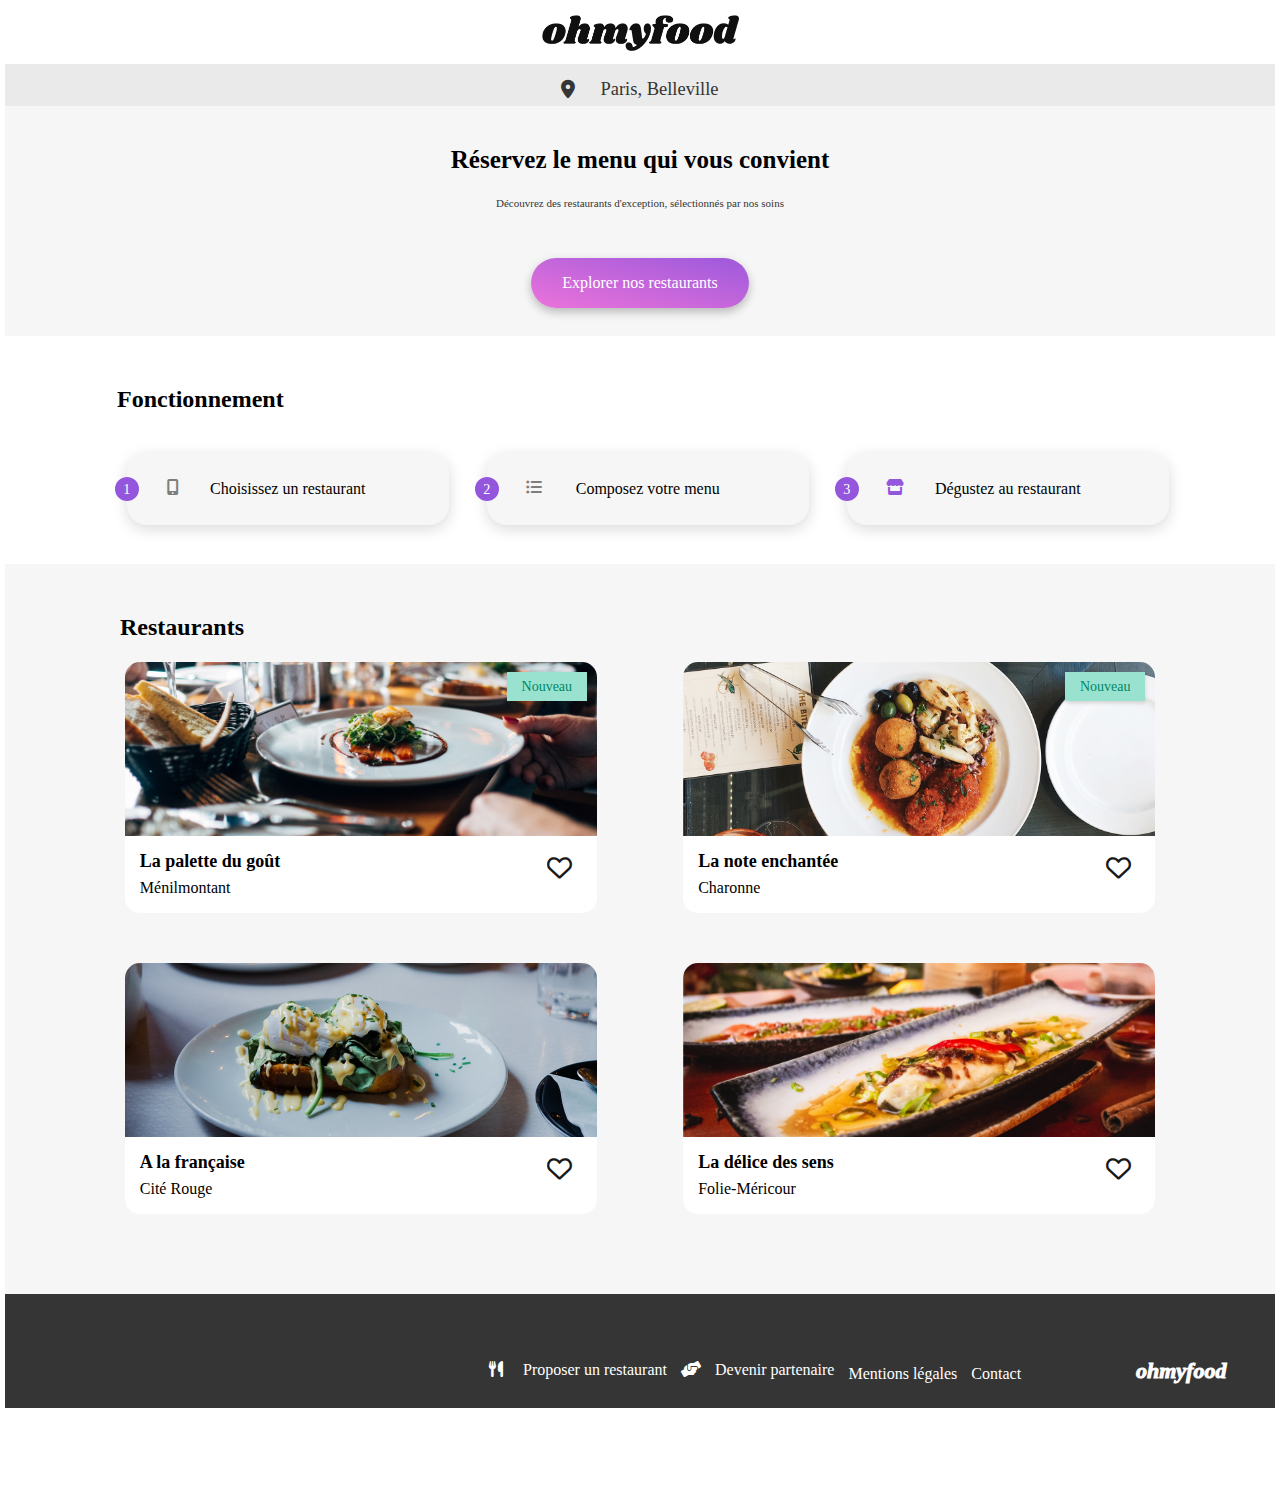
==== restaurant/index.html @ 1f7837ab "Création des fichiers HTML, CSS, SASS du projet 4 et écriture de leur code" ====
<!DOCTYPE html>
<html lang="en">
<head>
	<meta charset="UTF-8">
	<meta name="viewport" content="width=device-width, initial-scale=1.0">
	<title>Homepage</title>
	<link rel="stylesheet" href="https://cdnjs.cloudflare.com/ajax/libs/font-awesome/6.0.0-beta3/css/all.min.css">
	<link rel="stylesheet" href="/sass/index.scss/style.css">
</head>
	<body>
		<div class="container">
			<header class="headers">
				<div class="log">
					<img class="log__logo" src="/images/logo/ohmyfood.png" alt="">
				</div>
			</header>
			<main>
				<p class="location">
					<i class="fa-solid fa-location-dot"></i>
					Paris, Belleville
				</p>
				<div class="titre">
					<h1 class="titre__page">Réservez le menu qui vous convient</h1>
					<p class="titre__p">Découvrez des restaurants d'exception, sélectionnés par nos soins</p>
					<a href="#button-explorer"><button class="titre__button">Explorer nos restaurants</button></a>
				</div>
				<div class="list">
					<h2 class="list__titre">Fonctionnement</h2>
					<ul class="list__items">
						<li class="list__items--listItem">
							<button>
								<span>1</span>
								<i class="fa-solid fa-mobile-screen-button"></i>
								Choisissez un restaurant
							</button>
						</li>
						<li class="list__items--listItem">
							<button>
								<span>2</span>
								<i class="fa-solid fa-list-ul"></i>
								Composez votre menu
							</button>
						</li>
						<li class="list__items--listItem">
							<button>
								<span>3</span>
								<i class="fa-solid fa-store"></i>
								Dégustez au restaurant
							</button>
						</li>
					</ul>
				</div>
				<section class="cards">
					<h2 id="button-explorer">Restaurants</h2>
					<div>
						<a href="/restaurant/page1.html">
							<article>
								<img src="/images/restaurants/jay-wennington-N_Y88TWmGwA-unsplash.jpg" alt="">
								<div>Nouveau</div>
								<h3>La palette du goût</h3>
								<p>Ménilmontant</p>
								<input type="checkbox" class="checkbox-1" id="checkbox-1">
								<label for="checkbox-1" class="label-1">
									<i class="fa-regular fa-heart heart-1"></i>
								</label>
							</article>
						</a>
						<a href="/restaurant/page2.html">
							<article>
								<img src="/images/restaurants/stil-u2Lp8tXIcjw-unsplash.jpg" alt="">
								<div>Nouveau</div>
								<h3>La note enchantée</h3>
								<p>Charonne</p>
								<input type="checkbox" class="checkbox-2" id="checkbox-2">
								<label for="checkbox-2" class="label-2">
									<i class="fa-regular fa-heart heart-2"></i>
								</label>
							</article>
						</a>
						<a href="/restaurant/page3.html">
							<article>
								<img src="/images/restaurants/toa-heftiba-DQKerTsQwi0-unsplash.jpg" alt="">
								<h3>A la française</h3>
								<p>Cité Rouge</p>
								<input type="checkbox" class="checkbox-3" id="checkbox-3">
								<label for="checkbox-3" class="label-3">
									<i class="fa-regular fa-heart heart-3"></i>
								</label>
							</article>
						</a>
						<a href="/restaurant/page4.html">
							<article>
								<img src="/images/restaurants/louis-hansel-shotsoflouis-qNBGVyOCY8Q-unsplash.jpg" alt="">
								<h3>La délice des sens</h3>
								<p>Folie-Méricour</p>
								<input type="checkbox" class="checkbox-4" id="checkbox-4">
								<label for="checkbox-4" class="label-4">
									<i class="fa-regular fa-heart heart-4"></i>
								</label>
							</article>
						</a>
					</div>
				</section>
				<footer>
					<h2>ohmyfood</h2>
					<div>
						<p class="icon-restaurant">
							<i class="fa-solid fa-utensils"></i>
							Proposer un restaurant
						</p>
						<p class="icon-restaurant-2">
							<i class="fa-solid fa-handshake-angle"></i>
							Devenir partenaire
						</p>
						<p>Mentions légales</p>
						<p>Contact</p>
					</div>
				</footer>
			</main>
		</div>
	</body>
</html>
---- sass/index.scss/style.css ----
* {
  font-family: Roboto;
}

body {
  display: flex;
  flex-direction: column;
  justify-content: center;
}
@media (min-width: 1024px) {
  body {
    margin: 0;
  }
}

.container {
  display: flex;
  flex-direction: column;
  justify-content: center;
  align-items: center;
  width: 100%;
  height: auto;
  padding: 0 20px;
  box-sizing: border-box;
}
@media (min-width: 1024px) {
  .container {
    margin: 0;
  }
}

.headers {
  width: 375px;
  height: 63px;
}
@media (min-width: 1024px) {
  .headers {
    width: 1270px;
  }
}

.log {
  display: flex;
  flex-direction: column;
  align-items: center;
}
.log__logo {
  width: 197px;
  height: 36px;
  padding-top: 15px;
}

.location {
  display: flex;
  align-items: center;
  justify-content: center;
  box-shadow: 0px 4px 4px 0px rgba(0, 0, 0, 0.25), 0px 4px 4px rgba(0, 0, 0, 0.1) inset;
  margin-bottom: -8px;
  margin-top: 1px;
  width: 375px;
  height: 50px;
  background: rgb(234, 234, 234);
  font-size: 18.5px;
  color: rgb(53, 53, 53);
}
.location i {
  padding-right: 25px;
  color: rgb(53, 53, 53);
}
@media (min-width: 1024px) {
  .location {
    width: 1270px;
    box-shadow: none;
  }
}

.titre {
  display: flex;
  flex-direction: column;
  align-items: center;
  background-color: rgb(246, 246, 246);
  margin-top: 11px;
  width: 375px;
  height: 300px;
}
@media (min-width: 1024px) {
  .titre {
    width: 1270px;
    margin-top: 0;
    height: 230px;
  }
}
.titre__page {
  width: 275px;
  height: 68px;
  font-size: 25px;
  margin-top: 40px;
  display: flex;
  justify-content: center;
  text-align: center;
}
@media (min-width: 1024px) {
  .titre__page {
    text-wrap: nowrap;
  }
}
.titre__p {
  display: flex;
  justify-content: center;
  align-items: center;
  width: 315px;
  height: 46px;
  color: rgb(53, 53, 53);
  font-size: 18px;
  line-height: 21.09px;
  text-align: center;
  margin-top: -10px;
}
@media (min-width: 1024px) {
  .titre__p {
    text-wrap: nowrap;
    font-size: 11px;
    margin-top: -50px;
  }
}
.titre__button {
  width: 218px;
  height: 50px;
  background: linear-gradient(193.33deg, #9356DC -11.44%, #FF79DA 123.93%);
  color: rgb(255, 255, 255);
  box-shadow: 0px 4px 10px 0px rgba(0, 0, 0, 0.25);
  border: none;
  border-radius: 30px;
  font-size: 16px;
  margin-top: 20px;
  cursor: pointer;
  transition: opacity 0.3s, transform 0.3s;
}
.titre__button:hover {
  opacity: 0.9;
  transform: scaleX(1.01);
}

.list {
  display: flex;
  flex-direction: column;
  width: 375px;
  height: 440px;
}
@media (min-width: 1024px) {
  .list {
    width: 1270px;
    height: 228.38px;
  }
}
.list__titre {
  width: 275px;
  height: 31px;
  margin-top: 50px;
  margin-left: 20px;
  font-size: 24px;
  font-weight: bold;
}
@media (min-width: 1024px) {
  .list__titre {
    margin-left: 112px;
  }
}
.list__items {
  display: flex;
  flex-direction: column;
  gap: 25px;
}
@media (min-width: 1024px) {
  .list__items {
    display: flex;
    flex-direction: row;
    align-items: center;
    justify-content: center;
  }
}
.list__items--listItem {
  width: 335px;
  height: 72.38px;
  list-style-type: none;
}
.list__items--listItem button {
  cursor: pointer !important;
  display: flex;
  align-items: center;
  justify-content: center;
  position: relative;
  width: 322.49px;
  height: 72.38px;
  border: none;
  border-radius: 20px 20px 20px 20px;
  background: rgb(246, 246, 246);
  box-shadow: 0px 4px 15px 0px rgba(0, 0, 0, 0.15);
  margin-left: -6px;
  font-size: 16px;
  font-weight: 500;
}
.list__items--listItem button span {
  display: flex;
  justify-content: center;
  align-items: center;
  position: absolute;
  width: 24px;
  height: 24px;
  background: rgb(147, 86, 220);
  font-size: 14.18px;
  font-weight: 500;
  border: none;
  border-radius: 50%;
  margin-right: 322px;
  color: white;
}
.list__items--listItem button i {
  position: absolute;
  margin-right: 230px;
  width: 13.02px;
  height: 19.9px;
  color: rgb(126, 126, 126);
}
.list__items--listItem button .fa-store {
  color: rgb(147, 86, 220);
}

.cards {
  display: flex;
  flex-direction: column;
  align-items: center;
  gap: 20px;
  width: 375px;
  height: 1170px;
  background: rgb(246, 246, 246);
}
@media (min-width: 1024px) {
  .cards {
    width: 1270px;
    height: 730px;
  }
}
.cards h2 {
  width: 275px;
  height: 48px;
  font-size: 24px;
  font-weight: bold;
  margin-top: 50px;
  margin-left: -60px;
  margin-bottom: -20px;
}
@media (min-width: 1024px) {
  .cards h2 {
    width: 170px;
    margin-left: -870px;
  }
}
@media (min-width: 1024px) {
  .cards div {
    width: 1080px;
    height: 602px;
    gap: 100px;
    display: flex;
    flex-direction: row;
    justify-content: center;
    flex-wrap: wrap;
    gap: 8%;
  }
}
.cards div a {
  text-decoration: none;
  color: inherit;
}
.cards div a article {
  display: flex;
  flex-direction: column;
  width: 340px;
  height: 251px;
  border-radius: 15px;
  background-color: white;
  overflow: hidden;
  margin-bottom: 20px;
}
@media (min-width: 1024px) {
  .cards div a article {
    width: 472px;
    height: 251px;
  }
}
.cards div a article img {
  position: relative;
  width: 340px;
  height: 231px;
  -webkit-clip-path: inset(55px 0 0 0);
          clip-path: inset(55px 0 0 0);
  border-radius: 15px 15px 0 0;
  margin-top: -57px;
  -o-object-fit: cover;
     object-fit: cover;
}
@media (min-width: 1024px) {
  .cards div a article img {
    width: 492px;
  }
}
.cards div a article div {
  position: absolute;
  display: flex;
  align-items: center;
  justify-content: center;
  align-self: flex-end;
  margin-top: 10px;
  margin-right: 10px;
  width: 80px;
  height: 29px;
  background: rgb(153, 226, 208);
  box-shadow: 0px 2px 4px 0px rgba(0, 0, 0, 0.15);
  font-size: 14px;
  font-weight: 500;
  color: rgb(0, 135, 102);
}
.cards div a article h3 {
  width: 267px;
  height: 20px;
  font-size: 18px;
  font-weight: bold;
  margin-left: 15px;
  margin-top: 15px;
}
.cards div a article p {
  width: 247px;
  height: 24px;
  font-size: 16px;
  margin-left: 15px;
  margin-top: -10px;
}
.cards div a article .checkbox-1 {
  margin-top: -40px;
  display: none;
}
.cards div a article .label-1 {
  cursor: pointer;
  width: 23px;
  height: 20px;
  margin-top: -61px;
  margin-left: 285px;
}
.cards div a article .heart-1 {
  display: flex;
  align-self: flex-end;
  align-items: center;
  justify-content: center;
  margin-top: -3px;
  margin-right: 2px;
  font-size: 25px;
  opacity: 0.9;
  color: black;
  background-color: transparent;
  --webkit-text-stroke: 1px black;
  transition: all 0.3s ease;
}
@media (min-width: 1024px) {
  .cards div a article .heart-1 {
    margin-left: 150px;
  }
}
.cards div a article .checkbox-1:checked ~ .label-1 .heart-1 {
  color: #9356DC;
  font-weight: 900;
}
.cards div a article .checkbox-2 {
  margin-top: -40px;
  display: none;
}
.cards div a article .label-2 {
  cursor: pointer;
  width: 23px;
  height: 20px;
  margin-top: -61px;
  margin-left: 285px;
}
.cards div a article .heart-2 {
  display: flex;
  align-self: flex-end;
  align-items: center;
  justify-content: center;
  margin-top: -3px;
  margin-right: 2px;
  font-size: 25px;
  opacity: 0.9;
  color: black;
  background-color: transparent;
  --webkit-text-stroke: 1px black;
  transition: all 0.3s ease;
}
@media (min-width: 1024px) {
  .cards div a article .heart-2 {
    margin-left: 150px;
  }
}
.cards div a article .checkbox-2:checked ~ .label-2 .heart-2 {
  color: #9356DC;
  font-weight: 900;
}
.cards div a article .checkbox-3 {
  margin-top: -40px;
  display: none;
}
.cards div a article .label-3 {
  cursor: pointer;
  width: 23px;
  height: 20px;
  margin-top: -61px;
  margin-left: 285px;
}
.cards div a article .heart-3 {
  display: flex;
  align-self: flex-end;
  align-items: center;
  justify-content: center;
  margin-top: -3px;
  margin-right: 2px;
  font-size: 25px;
  opacity: 0.9;
  color: black;
  background-color: transparent;
  --webkit-text-stroke: 1px black;
  transition: all 0.3s ease;
}
@media (min-width: 1024px) {
  .cards div a article .heart-3 {
    margin-left: 150px;
  }
}
.cards div a article .checkbox-3:checked ~ .label-3 .heart-3 {
  color: #9356DC;
  font-weight: 900;
}
.cards div a article .checkbox-4 {
  margin-top: -40px;
  display: none;
}
.cards div a article .label-4 {
  cursor: pointer;
  width: 23px;
  height: 20px;
  margin-top: -61px;
  margin-left: 285px;
}
.cards div a article .heart-4 {
  display: flex;
  align-self: flex-end;
  align-items: center;
  justify-content: center;
  margin-top: -3px;
  margin-right: 2px;
  font-size: 25px;
  opacity: 0.9;
  color: black;
  background-color: transparent;
  --webkit-text-stroke: 1px black;
  transition: all 0.3s ease;
}
@media (min-width: 1024px) {
  .cards div a article .heart-4 {
    margin-left: 150px;
  }
}
.cards div a article .checkbox-4:checked ~ .label-4 .heart-4 {
  color: #9356DC;
  font-weight: 900;
}

footer {
  width: 375px;
  height: 207px;
  background: rgb(53, 53, 53);
}
@media (min-width: 1024px) {
  footer {
    display: flex;
    flex-direction: row;
    width: 1270px;
    height: 114px;
    position: relative;
  }
}
footer h2 {
  color: white;
  width: 139px;
  height: 27px;
  font-family: Shrikhand;
  font-size: 22px;
  font-style: italic;
  margin-top: 0;
  padding-top: 20px;
  padding-left: 15px;
  padding-bottom: 20px;
  font-weight: bold;
  -webkit-text-stroke: 1px;
}
@media (min-width: 1024px) {
  footer h2 {
    margin-left: 150px;
    position: absolute;
    right: 0;
    bottom: -15px;
  }
}
footer div {
  width: 205px;
  height: 115px;
  margin-top: -18px;
}
@media (min-width: 1024px) {
  footer div {
    display: flex;
    flex-direction: row;
    margin-top: 77px;
    margin-left: 470px;
  }
}
footer div p {
  display: flex;
  flex-direction: column;
  justify-content: center;
  padding-left: 14px;
  width: 290px;
  height: 25px;
  color: white;
  margin-top: -10px;
  white-space: nowrap;
}
footer div .icon-restaurant {
  display: flex;
  flex-direction: row;
  width: 200px;
}
footer div .icon-restaurant i {
  margin-right: 23px;
  width: 11px;
  height: 13px;
}
footer div .icon-restaurant-2 {
  display: flex;
  flex-direction: row;
  width: 165px;
}
footer div .icon-restaurant-2 i {
  margin-right: 23px;
  width: 11px;
  height: 13px;
}/*# sourceMappingURL=style.css.map */
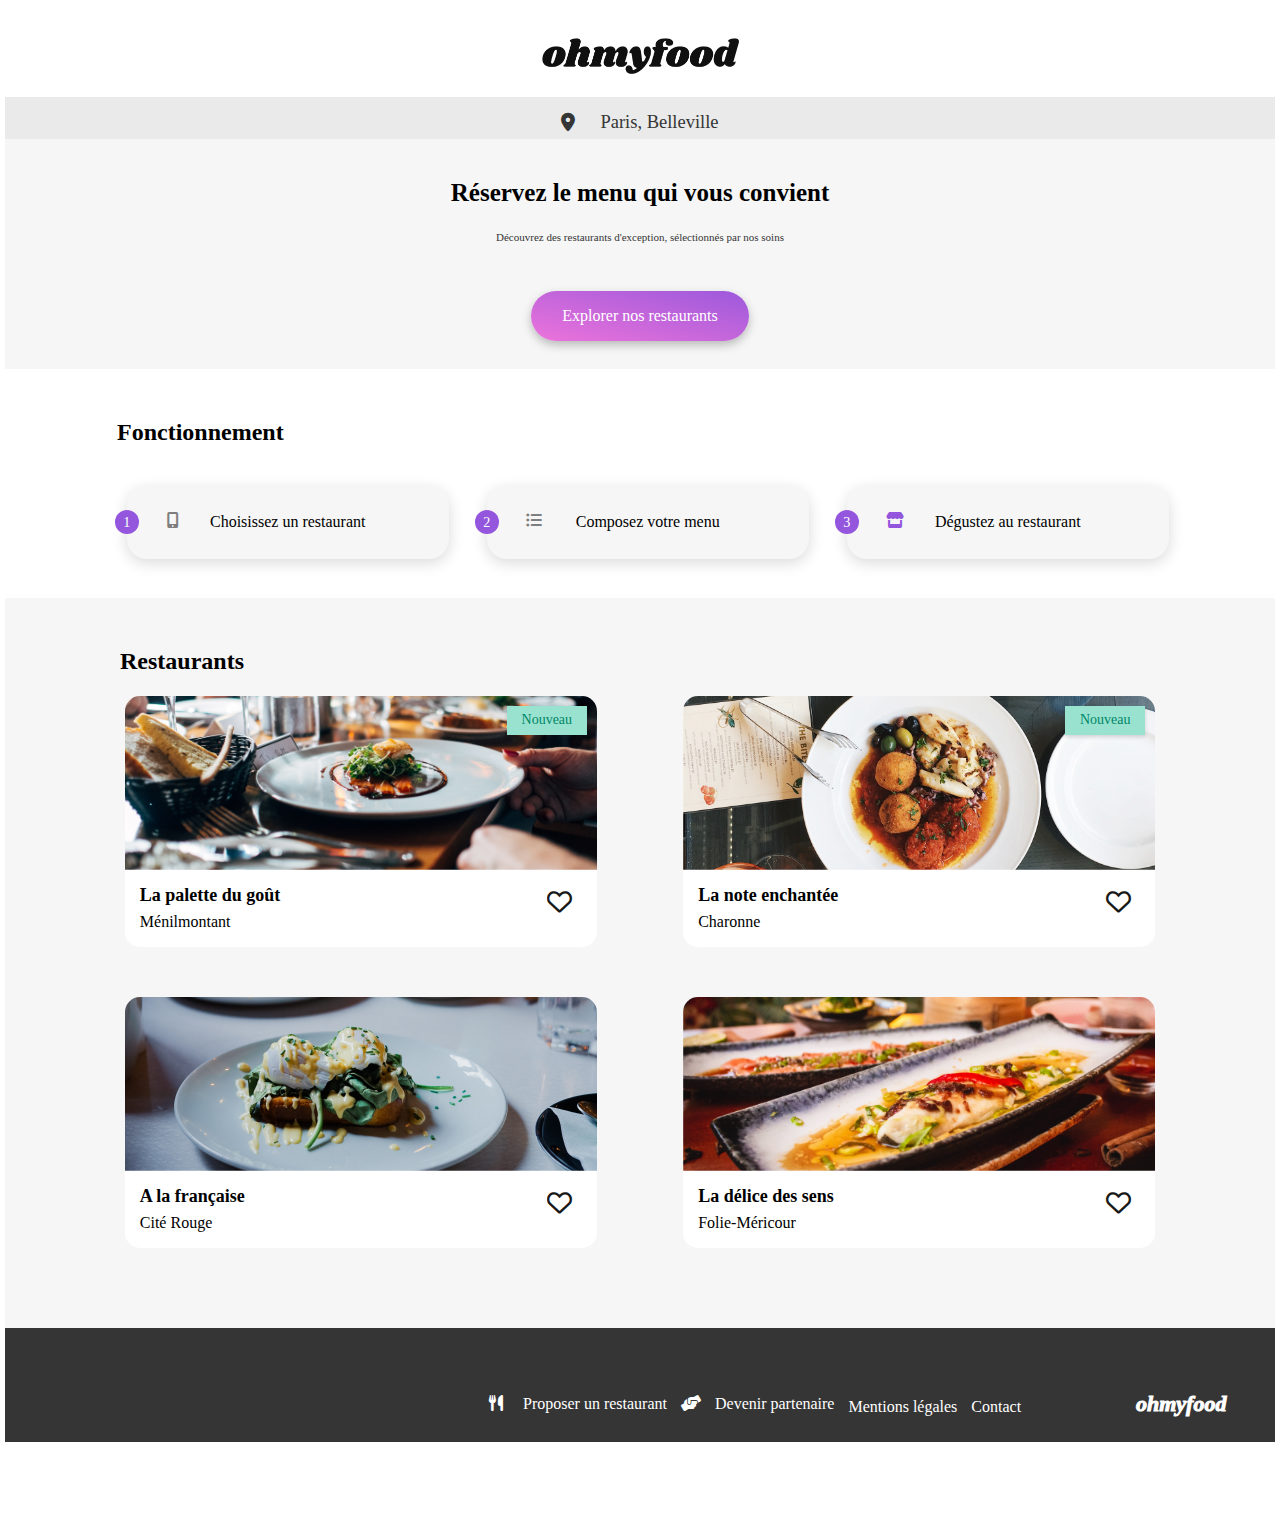
==== commit db3b11d1: "Diviser les codes de la page-1 entre les fichiers Sass." ====
--- a/restaurant/index.html
+++ b/restaurant/index.html
@@ -5,7 +5,7 @@
 	<meta name="viewport" content="width=device-width, initial-scale=1.0">
 	<title>Homepage</title>
 	<link rel="stylesheet" href="https://cdnjs.cloudflare.com/ajax/libs/font-awesome/6.0.0-beta3/css/all.min.css">
-	<link rel="stylesheet" href="/sass/index.scss/style.css">
+	<link rel="stylesheet" href="/sass/main.css">
 </head>
 	<body>
 		<div class="container">
@@ -16,7 +16,7 @@
 			</header>
 			<main>
 				<p class="location">
-					<i class="fa-solid fa-location-dot"></i>
+					<i class="fa-solid fa-location-dot location-icon"></i>
 					Paris, Belleville
 				</p>
 				<div class="titre">
@@ -28,21 +28,21 @@
 					<h2 class="list__titre">Fonctionnement</h2>
 					<ul class="list__items">
 						<li class="list__items--listItem">
-							<button>
+							<button class="button-listItam">
 								<span>1</span>
 								<i class="fa-solid fa-mobile-screen-button"></i>
 								Choisissez un restaurant
 							</button>
 						</li>
 						<li class="list__items--listItem">
-							<button>
+							<button class="button-listItam">
 								<span>2</span>
 								<i class="fa-solid fa-list-ul"></i>
 								Composez votre menu
 							</button>
 						</li>
 						<li class="list__items--listItem">
-							<button>
+							<button class="button-listItam">
 								<span>3</span>
 								<i class="fa-solid fa-store"></i>
 								Dégustez au restaurant
@@ -51,11 +51,11 @@
 					</ul>
 				</div>
 				<section class="cards">
-					<h2 id="button-explorer">Restaurants</h2>
+					<h2 class="cards-titre" id="button-explorer">Restaurants</h2>
 					<div>
 						<a href="/restaurant/page1.html">
-							<article>
-								<img src="/images/restaurants/jay-wennington-N_Y88TWmGwA-unsplash.jpg" alt="">
+							<article class="cards-article">
+								<img class="image" src="/images/restaurants/jay-wennington-N_Y88TWmGwA-unsplash.jpg" alt="">
 								<div>Nouveau</div>
 								<h3>La palette du goût</h3>
 								<p>Ménilmontant</p>
@@ -66,44 +66,44 @@
 							</article>
 						</a>
 						<a href="/restaurant/page2.html">
-							<article>
-								<img src="/images/restaurants/stil-u2Lp8tXIcjw-unsplash.jpg" alt="">
+							<article class="cards-article">
+								<img class="image" src="/images/restaurants/stil-u2Lp8tXIcjw-unsplash.jpg" alt="">
 								<div>Nouveau</div>
 								<h3>La note enchantée</h3>
 								<p>Charonne</p>
-								<input type="checkbox" class="checkbox-2" id="checkbox-2">
-								<label for="checkbox-2" class="label-2">
-									<i class="fa-regular fa-heart heart-2"></i>
+								<input type="checkbox" class="checkbox-1" id="checkbox-2">
+								<label for="checkbox-2" class="label-1">
+									<i class="fa-regular fa-heart heart-1"></i>
 								</label>
 							</article>
 						</a>
 						<a href="/restaurant/page3.html">
-							<article>
-								<img src="/images/restaurants/toa-heftiba-DQKerTsQwi0-unsplash.jpg" alt="">
+							<article class="cards-article">
+								<img class="image" src="/images/restaurants/toa-heftiba-DQKerTsQwi0-unsplash.jpg" alt="">
 								<h3>A la française</h3>
 								<p>Cité Rouge</p>
-								<input type="checkbox" class="checkbox-3" id="checkbox-3">
-								<label for="checkbox-3" class="label-3">
-									<i class="fa-regular fa-heart heart-3"></i>
+								<input type="checkbox" class="checkbox-1" id="checkbox-3">
+								<label for="checkbox-3" class="label-1">
+									<i class="fa-regular fa-heart heart-1"></i>
 								</label>
 							</article>
 						</a>
 						<a href="/restaurant/page4.html">
-							<article>
-								<img src="/images/restaurants/louis-hansel-shotsoflouis-qNBGVyOCY8Q-unsplash.jpg" alt="">
+							<article class="cards-article">
+								<img class="image" src="/images/restaurants/louis-hansel-shotsoflouis-qNBGVyOCY8Q-unsplash.jpg" alt="">
 								<h3>La délice des sens</h3>
 								<p>Folie-Méricour</p>
-								<input type="checkbox" class="checkbox-4" id="checkbox-4">
-								<label for="checkbox-4" class="label-4">
-									<i class="fa-regular fa-heart heart-4"></i>
+								<input type="checkbox" class="checkbox-1" id="checkbox-4">
+								<label for="checkbox-4" class="label-1">
+									<i class="fa-regular fa-heart heart-1"></i>
 								</label>
 							</article>
 						</a>
 					</div>
 				</section>
-				<footer>
-					<h2>ohmyfood</h2>
-					<div>
+				<footer class="footer">
+					<h2 class="footer-titre">ohmyfood</h2>
+					<div class="footer-box">
 						<p class="icon-restaurant">
 							<i class="fa-solid fa-utensils"></i>
 							Proposer un restaurant
--- a/sass/main.css
+++ b/sass/main.css
@@ -0,0 +1,906 @@
+@keyframes slideIn {
+  from {
+    width: 0;
+    opacity: 0;
+  }
+  to {
+    width: 17%;
+    opacity: 1;
+  }
+}
+@keyframes movePrice {
+  from {
+    transform: translateX(0);
+  }
+  to {
+    transform: translateX(-40%);
+  }
+}
+.titre__button {
+  width: 218px;
+  height: 50px;
+  background: linear-gradient(193.33deg, #9356DC -11.44%, #FF79DA 123.93%);
+  color: rgb(255, 255, 255);
+  box-shadow: 0px 4px 10px 0px rgba(0, 0, 0, 0.25);
+  border: none;
+  border-radius: 30px;
+  font-size: 16px;
+  margin-top: 20px;
+  cursor: pointer;
+  transition: opacity 0.3s, transform 0.3s;
+}
+
+.titre__button:hover {
+  opacity: 0.9;
+  transform: scaleX(1.01);
+}
+
+.button-listItam {
+  cursor: pointer !important;
+  display: flex;
+  align-items: center;
+  justify-content: center;
+  position: relative;
+  width: 322.49px;
+  height: 72.38px;
+  border: none;
+  border-radius: 20px 20px 20px 20px;
+  background: rgb(246, 246, 246);
+  box-shadow: 0px 4px 15px 0px rgba(0, 0, 0, 0.15);
+  margin-left: -6px;
+  font-size: 16px;
+  font-weight: 500;
+}
+.button-listItam span {
+  display: flex;
+  justify-content: center;
+  align-items: center;
+  position: absolute;
+  width: 24px;
+  height: 24px;
+  background: rgb(147, 86, 220);
+  font-size: 14.18px;
+  font-weight: 500;
+  border: none;
+  border-radius: 50%;
+  margin-right: 322px;
+  color: white;
+}
+.button-listItam i {
+  position: absolute;
+  margin-right: 230px;
+  width: 13.02px;
+  height: 19.9px;
+  color: rgb(126, 126, 126);
+}
+.button-listItam .fa-store {
+  color: rgb(147, 86, 220);
+}
+
+.button-pages {
+  width: 186px;
+  height: 50px;
+  background: linear-gradient(193.33deg, #9356DC -11.44%, #FF79DA 123.93%);
+  color: white;
+  border: none;
+  font-family: Roboto;
+  font-size: 16px;
+  font-weight: 500;
+  box-shadow: 0px 4px 10px 0px rgba(0, 0, 0, 0.25);
+  border-radius: 25px;
+  transition: opacity 0.3s, transform 0.3s;
+  cursor: pointer;
+}
+@media (min-width: 1024px) {
+  .button-pages {
+    margin-top: 10px;
+  }
+}
+
+.button-pages:hover {
+  opacity: 0.9;
+  transform: scaleX(1.01);
+}
+
+* {
+  font-family: Roboto;
+}
+
+body {
+  display: flex;
+  flex-direction: column;
+  justify-content: center;
+}
+@media (min-width: 1024px) {
+  body {
+    margin: 0;
+  }
+}
+
+.container {
+  display: flex;
+  flex-direction: column;
+  justify-content: center;
+  align-items: center;
+  width: 100%;
+  height: auto;
+  padding: 0 20px;
+  box-sizing: border-box;
+}
+@media (min-width: 1024px) {
+  .container {
+    margin: 0;
+  }
+}
+
+.headers {
+  display: flex;
+  align-items: center;
+  justify-content: center;
+  width: 375px;
+  height: 63px;
+}
+@media (min-width: 1024px) {
+  .headers {
+    width: 1270px;
+    height: 96.34px;
+  }
+}
+
+.log {
+  display: flex;
+  flex-direction: column;
+  align-items: center;
+}
+.log__logo {
+  width: 197px;
+  height: 36px;
+  padding-top: 15px;
+}
+
+.pages-log {
+  display: flex;
+  flex-direction: row;
+  align-items: center;
+  justify-content: center;
+  width: 375px;
+  height: 63px;
+}
+.pages-log__icon-header {
+  display: flex;
+  align-items: center;
+  justify-content: center;
+  width: 30px;
+  height: 30px;
+}
+.pages-log__icon-header a {
+  text-decoration: none;
+  color: inherit;
+}
+.pages-log__icon-header .fa-arrow-left {
+  display: flex;
+  align-items: center;
+  justify-content: center;
+  color: rgb(53, 53, 53);
+  font-size: 19px;
+  padding-right: 105px;
+}
+@media (min-width: 1024px) {
+  .pages-log__icon-header .fa-arrow-left {
+    margin-left: -900px;
+  }
+}
+.pages-log__logo {
+  width: 197px;
+  height: 36px;
+}
+
+.location {
+  display: flex;
+  align-items: center;
+  justify-content: center;
+  box-shadow: 0px 4px 4px 0px rgba(0, 0, 0, 0.25), 0px 4px 4px rgba(0, 0, 0, 0.1) inset;
+  margin-bottom: -8px;
+  margin-top: 1px;
+  width: 375px;
+  height: 50px;
+  background: rgb(234, 234, 234);
+  font-size: 18.5px;
+  color: rgb(53, 53, 53);
+}
+@media (min-width: 1024px) {
+  .location {
+    width: 1270px;
+    box-shadow: none;
+  }
+}
+
+.location-icon {
+  padding-right: 25px;
+  color: rgb(53, 53, 53);
+}
+
+.titre {
+  display: flex;
+  flex-direction: column;
+  align-items: center;
+  background-color: rgb(246, 246, 246);
+  margin-top: 11px;
+  width: 375px;
+  height: 300px;
+}
+@media (min-width: 1024px) {
+  .titre {
+    width: 1270px;
+    margin-top: 0;
+    height: 230px;
+  }
+}
+.titre__page {
+  width: 275px;
+  height: 68px;
+  font-size: 25px;
+  margin-top: 40px;
+  display: flex;
+  justify-content: center;
+  text-align: center;
+}
+@media (min-width: 1024px) {
+  .titre__page {
+    text-wrap: nowrap;
+  }
+}
+.titre__p {
+  display: flex;
+  justify-content: center;
+  align-items: center;
+  width: 315px;
+  height: 46px;
+  color: rgb(53, 53, 53);
+  font-size: 18px;
+  line-height: 21.09px;
+  text-align: center;
+  margin-top: -10px;
+}
+@media (min-width: 1024px) {
+  .titre__p {
+    text-wrap: nowrap;
+    font-size: 11px;
+    margin-top: -50px;
+  }
+}
+
+.list {
+  display: flex;
+  flex-direction: column;
+  width: 375px;
+  height: 440px;
+}
+@media (min-width: 1024px) {
+  .list {
+    width: 1270px;
+    height: 228.38px;
+  }
+}
+
+.list__titre {
+  width: 275px;
+  height: 31px;
+  margin-top: 50px;
+  margin-left: 20px;
+  font-size: 24px;
+  font-weight: bold;
+}
+@media (min-width: 1024px) {
+  .list__titre {
+    margin-left: 112px;
+  }
+}
+
+.list__items {
+  display: flex;
+  flex-direction: column;
+  gap: 25px;
+}
+@media (min-width: 1024px) {
+  .list__items {
+    display: flex;
+    flex-direction: row;
+    align-items: center;
+    justify-content: center;
+  }
+}
+.list__items--listItem {
+  width: 335px;
+  height: 72.38px;
+  list-style-type: none;
+}
+
+.cards {
+  display: flex;
+  flex-direction: column;
+  align-items: center;
+  gap: 20px;
+  width: 375px;
+  height: 1170px;
+  background: rgb(246, 246, 246);
+}
+@media (min-width: 1024px) {
+  .cards {
+    width: 1270px;
+    height: 730px;
+  }
+}
+.cards .cards-titre {
+  width: 275px;
+  height: 48px;
+  font-size: 24px;
+  font-weight: bold;
+  margin-top: 50px;
+  margin-left: -60px;
+  margin-bottom: -20px;
+}
+@media (min-width: 1024px) {
+  .cards .cards-titre {
+    width: 170px;
+    margin-left: -870px;
+  }
+}
+@media (min-width: 1024px) {
+  .cards div {
+    width: 1080px;
+    height: 602px;
+    gap: 100px;
+    display: flex;
+    flex-direction: row;
+    justify-content: center;
+    flex-wrap: wrap;
+    gap: 8%;
+  }
+}
+.cards div a {
+  text-decoration: none;
+  color: inherit;
+}
+
+.cards-article {
+  display: flex;
+  flex-direction: column;
+  width: 340px;
+  height: 251px;
+  border-radius: 15px;
+  background-color: white;
+  overflow: hidden;
+  margin-bottom: 20px;
+}
+@media (min-width: 1024px) {
+  .cards-article {
+    width: 472px;
+    height: 251px;
+  }
+}
+.cards-article div {
+  position: absolute;
+  display: flex;
+  align-items: center;
+  justify-content: center;
+  align-self: flex-end;
+  margin-top: 10px;
+  margin-right: 10px;
+  width: 80px;
+  height: 29px;
+  background: rgb(153, 226, 208);
+  box-shadow: 0px 2px 4px 0px rgba(0, 0, 0, 0.15);
+  font-size: 14px;
+  font-weight: 500;
+  color: rgb(0, 135, 102);
+}
+.cards-article h3 {
+  width: 267px;
+  height: 20px;
+  font-size: 18px;
+  font-weight: bold;
+  margin-left: 15px;
+  margin-top: 15px;
+}
+.cards-article p {
+  width: 247px;
+  height: 24px;
+  font-size: 16px;
+  margin-left: 15px;
+  margin-top: -10px;
+}
+
+.checkbox-1 {
+  margin-top: -40px;
+  display: none;
+}
+
+.label-1 {
+  cursor: pointer;
+  width: 23px;
+  height: 20px;
+  margin-top: -61px;
+  margin-left: 285px;
+}
+
+.heart-1 {
+  display: flex;
+  align-self: flex-end;
+  align-items: center;
+  justify-content: center;
+  margin-top: -3px;
+  margin-right: 2px;
+  font-size: 25px;
+  opacity: 0.9;
+  color: black;
+  background-color: transparent;
+  --webkit-text-stroke: 1px black;
+  transition: all 0.3s ease;
+}
+@media (min-width: 1024px) {
+  .heart-1 {
+    margin-left: 150px;
+  }
+}
+
+.checkbox-1:checked ~ .label-1 .heart-1 {
+  color: #9356DC;
+  font-weight: 900;
+}
+
+.checkbox-page {
+  margin-top: -40px;
+  display: none;
+}
+
+.label-page {
+  cursor: pointer;
+  width: 23px;
+  height: 20px;
+  margin-left: -140px;
+}
+
+.heart-page {
+  font-size: 22px;
+  opacity: 0.9;
+  padding-right: 150px;
+}
+
+.checkbox-page:checked ~ .label-page .heart-page {
+  color: #9356DC;
+  font-weight: 900;
+}
+
+.footer {
+  width: 375px;
+  height: 207px;
+  background: rgb(53, 53, 53);
+}
+@media (min-width: 1024px) {
+  .footer {
+    display: flex;
+    flex-direction: row;
+    width: 1270px;
+    height: 114px;
+    position: relative;
+  }
+}
+.footer .footer-titre {
+  color: white;
+  width: 139px;
+  height: 27px;
+  font-family: Shrikhand;
+  font-size: 22px;
+  font-style: italic;
+  margin-top: 0;
+  padding-top: 20px;
+  padding-left: 15px;
+  padding-bottom: 20px;
+  font-weight: bold;
+  -webkit-text-stroke: 1px;
+}
+@media (min-width: 1024px) {
+  .footer .footer-titre {
+    margin-left: 150px;
+    position: absolute;
+    right: 0;
+    bottom: -15px;
+  }
+}
+.footer .footer-box {
+  width: 205px;
+  height: 115px;
+  margin-top: -18px;
+}
+@media (min-width: 1024px) {
+  .footer .footer-box {
+    display: flex;
+    flex-direction: row;
+    margin-top: 77px;
+    margin-left: 470px;
+  }
+}
+.footer .footer-box p {
+  display: flex;
+  flex-direction: column;
+  justify-content: center;
+  padding-left: 14px;
+  width: 290px;
+  height: 25px;
+  color: white;
+  margin-top: -10px;
+  white-space: nowrap;
+}
+.footer .footer-box .icon-restaurant {
+  display: flex;
+  flex-direction: row;
+  width: 200px;
+}
+.footer .footer-box .icon-restaurant i {
+  margin-right: 23px;
+  width: 11px;
+  height: 13px;
+}
+.footer .footer-box .icon-restaurant-2 {
+  display: flex;
+  flex-direction: row;
+  width: 165px;
+}
+.footer .footer-box .icon-restaurant-2 i {
+  margin-right: 23px;
+  width: 11px;
+  height: 13px;
+}
+
+.footer-1 {
+  margin-top: 1110px;
+}
+@media (min-width: 1024px) {
+  .footer-1 {
+    margin-top: 1174px;
+  }
+}
+
+.image {
+  position: relative;
+  width: 340px;
+  height: 231px;
+  -webkit-clip-path: inset(55px 0 0 0);
+          clip-path: inset(55px 0 0 0);
+  border-radius: 15px 15px 0 0;
+  margin-top: -57px;
+  -o-object-fit: cover;
+     object-fit: cover;
+}
+@media (min-width: 1024px) {
+  .image {
+    width: 492px;
+  }
+}
+
+.page1-img {
+  width: 375px;
+  margin-top: 0;
+  position: relative;
+}
+@media (min-width: 1024px) {
+  .page1-img {
+    width: 1270px;
+    height: 430px;
+    margin-top: -91px;
+    -o-object-fit: cover;
+       object-fit: cover;
+    -webkit-clip-path: inset(90px 0 0 0);
+            clip-path: inset(90px 0 0 0);
+  }
+}
+
+.pages-section {
+  display: flex;
+  flex-direction: column;
+  align-items: center;
+  position: absolute;
+  margin-top: -56px;
+  width: 375px;
+  height: 1170px;
+  background: rgb(246, 246, 246);
+  border-radius: 40px 40px 0 0;
+}
+@media (min-width: 1024px) {
+  .pages-section {
+    margin-left: 110px;
+    width: 1055px;
+    height: 1220px;
+    margin-top: -46px;
+  }
+}
+.pages-section div {
+  display: flex;
+  flex-direction: row;
+}
+.pages-section div h1 {
+  width: 341px;
+  height: 29px;
+  font-family: Shrikhand;
+  font-size: 28px;
+  font-style: italic;
+  font-weight: bold;
+  -webkit-text-stroke: 1px;
+  color: rgb(16, 16, 16);
+  margin-left: 90px;
+  margin-top: 35px;
+}
+@media (min-width: 1024px) {
+  .pages-section div h1 {
+    margin-left: 180px;
+    margin-bottom: 50px;
+  }
+}
+.pages-section div div {
+  display: flex;
+  justify-content: center;
+  align-items: center;
+  width: 22px;
+  height: 21px;
+  margin-top: 43px;
+  margin-right: 70px;
+}
+@media (min-width: 1024px) {
+  .pages-section div div {
+    margin-left: -20px;
+  }
+}
+.pages-section article {
+  width: 349px;
+  height: 333px;
+}
+@media (min-width: 1024px) {
+  .pages-section article {
+    display: flex;
+    flex-direction: column;
+    justify-content: center;
+    align-items: center;
+  }
+}
+.pages-section article div {
+  display: flex;
+  flex-direction: column;
+}
+@media (min-width: 1024px) {
+  .pages-section article div {
+    width: 634px;
+  }
+}
+.pages-section article div p {
+  width: 275px;
+  height: 27px;
+  font-size: 17px;
+  font-weight: 300;
+  color: rgb(0, 0, 0);
+}
+@media (min-width: 1024px) {
+  .pages-section article div p {
+    padding-right: 361px;
+  }
+}
+.pages-section article div div {
+  width: 40px;
+  height: 0;
+  margin-top: -15px;
+  border: 3px solid rgb(153, 226, 208);
+}
+@media (min-width: 1024px) {
+  .pages-section article div div {
+    margin-left: -518px;
+    margin-bottom: -20px;
+  }
+}
+@media (min-width: 1024px) {
+  .pages-section article div {
+    display: flex;
+    justify-content: center;
+    align-items: center;
+  }
+}
+.pages-section article div ul {
+  display: flex;
+  flex-direction: column;
+  align-items: center;
+  gap: 10px;
+}
+@media (min-width: 1024px) {
+  .pages-section article div ul {
+    width: 634px;
+    height: 270px;
+    justify-content: center;
+  }
+}
+
+.list-item {
+  position: relative;
+  margin-left: -40px;
+  width: 349px;
+  height: 69px;
+  border-radius: 15px 15px 15px 15px;
+  background: rgb(255, 255, 255);
+  box-shadow: 0px 4.01px 15.04px 0px rgba(0, 0, 0, 0.1);
+  list-style-type: none;
+  cursor: pointer;
+  overflow: hidden;
+}
+@media (min-width: 1024px) {
+  .list-item {
+    width: 634px;
+  }
+}
+.list-item h2 {
+  width: 267px;
+  height: 21px;
+  font-size: 18px;
+  font-weight: 500;
+  line-height: 21.09px;
+  margin-top: 12px;
+  padding-left: 12px;
+  text-wrap: nowrap;
+}
+.list-item .list-item-paraph {
+  font-size: 13px;
+  width: 200px;
+  height: 19px;
+  margin-top: -10px;
+  font-size: 14px;
+  padding-left: 12px;
+  text-wrap: nowrap;
+}
+@media (min-width: 1024px) {
+  .list-item .list-item-paraph {
+    text-wrap: nowrap;
+    width: 0;
+  }
+}
+.list-item .list-item-paraph span {
+  margin-left: 158px;
+  font-weight: bold;
+  transition: transform 1s ease;
+}
+@media (min-width: 1024px) {
+  .list-item .list-item-paraph span {
+    margin-left: 448px;
+  }
+}
+.list-item .list-item-paraph .montant-35 {
+  margin-left: 108px;
+  font-weight: bold;
+}
+@media (min-width: 1024px) {
+  .list-item .list-item-paraph .montant-35 {
+    margin-left: 396px;
+  }
+}
+.list-item .list-item-paraph .montant-20 {
+  margin-left: 60px;
+  font-weight: bold;
+}
+@media (min-width: 1024px) {
+  .list-item .list-item-paraph .montant-20 {
+    margin-left: 347px;
+  }
+}
+.list-item .list-item-paraph .montant-40 {
+  margin-left: 29px;
+  font-weight: bold;
+}
+@media (min-width: 1024px) {
+  .list-item .list-item-paraph .montant-40 {
+    margin-left: 314px;
+  }
+}
+.list-item .list-item-paraph .montant-list {
+  margin-left: 54px;
+  font-weight: bold;
+}
+@media (min-width: 1024px) {
+  .list-item .list-item-paraph .montant-list {
+    margin-left: 338px;
+  }
+}
+.list-item .list-item-paraph .montant-list-1 {
+  margin-left: 211px;
+  font-weight: bold;
+}
+@media (min-width: 1024px) {
+  .list-item .list-item-paraph .montant-list-1 {
+    margin-left: 495px;
+  }
+}
+.list-item .list-item-paraph .montant-list-2 {
+  margin-left: 243px;
+  font-weight: bold;
+}
+@media (min-width: 1024px) {
+  .list-item .list-item-paraph .montant-list-2 {
+    margin-left: 527px;
+  }
+}
+.list-item .list-item-paraph .montant-list-3 {
+  margin-left: 75px;
+  font-weight: bold;
+}
+@media (min-width: 1024px) {
+  .list-item .list-item-paraph .montant-list-3 {
+    margin-left: 358px;
+  }
+}
+.list-item .list-item-paraph .montant-list-4 {
+  margin-left: 46px;
+  font-weight: bold;
+}
+@media (min-width: 1024px) {
+  .list-item .list-item-paraph .montant-list-4 {
+    margin-left: 327px;
+  }
+}
+
+.trigger-1 .box-green {
+  display: flex;
+  align-items: center;
+  justify-content: center;
+  position: absolute;
+  background: rgb(153, 226, 208);
+  width: 56px;
+  right: -70px;
+  height: 70px;
+  border: none;
+  margin-top: -1px;
+  border-radius: 0px 15px 15px 0px;
+  opacity: 0;
+}
+@media (min-width: 1024px) {
+  .trigger-1 .box-green {
+    margin-left: 634px;
+    height: 71px;
+  }
+}
+.trigger-1 .box-green span {
+  display: flex;
+  align-items: center;
+  justify-content: center;
+  width: 20px;
+  height: 20px;
+  background-color: white;
+  border-radius: 50px;
+}
+.trigger-1 .box-green span i {
+  display: flex;
+  align-items: center;
+  justify-content: center;
+  color: rgb(153, 226, 208);
+  font-size: 15px;
+  padding: 2px 2px 0 2px;
+}
+
+.toggle-checkbox-1 {
+  display: none;
+}
+
+.trigger-1 {
+  display: block;
+  cursor: pointer;
+  width: 100%;
+  height: 100%;
+  margin-top: -71px;
+}
+
+.toggle-checkbox-1:checked + .trigger-1 div {
+  animation: slideIn 0.5s forwards;
+}
+
+@media (min-width: 1024px) {
+  .toggle-checkbox-1:hover + .trigger-1 div {
+    animation: slideIn 0.5s forwards;
+  }
+}
+.toggle-checkbox-1:checked ~ .trigger-1 p span {
+  animation: movePrice 0.5s forwards;
+}/*# sourceMappingURL=main.css.map */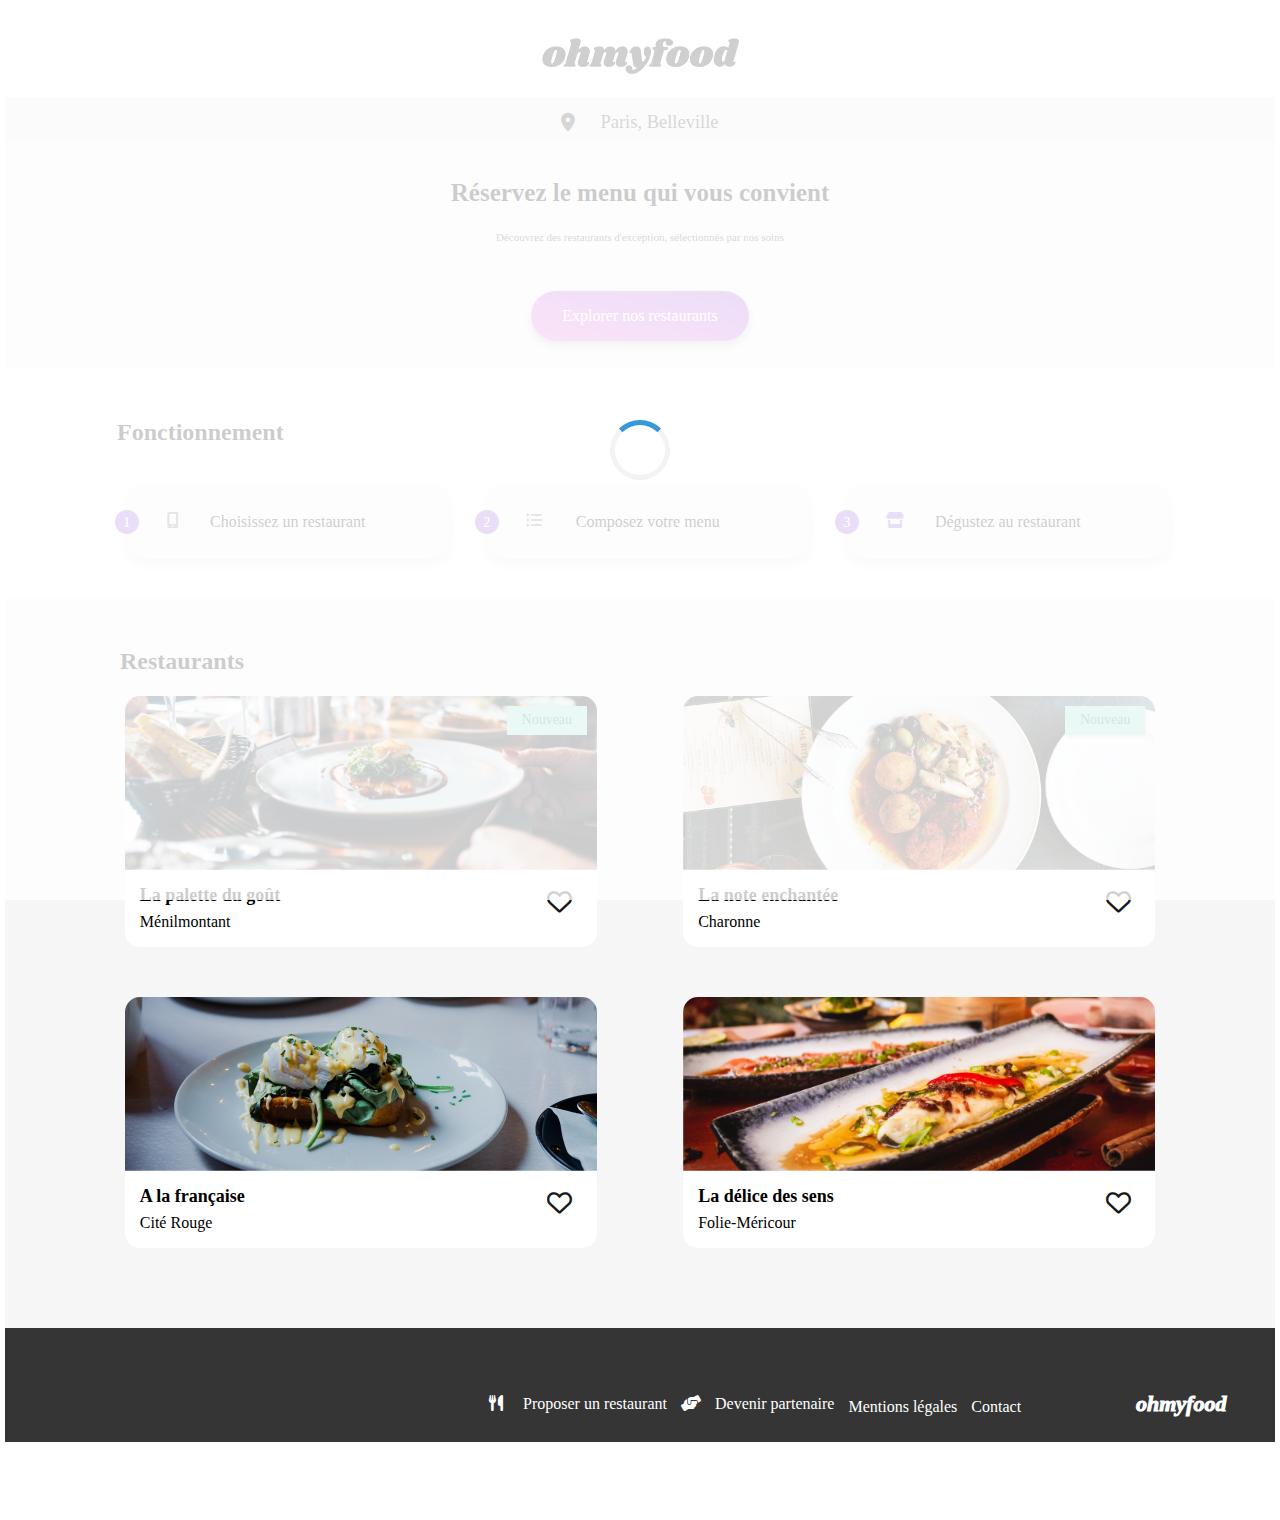
==== commit 7a657a27: "Ajouter une animation de Loader" ====
--- a/restaurant/index.html
+++ b/restaurant/index.html
@@ -8,6 +8,9 @@
 	<link rel="stylesheet" href="/sass/main.css">
 </head>
 	<body>
+		<div class="loader-overlay">
+			<div class="loader"></div>
+		</div>
 		<div class="container">
 			<header class="headers">
 				<div class="log">
--- a/sass/main.css
+++ b/sass/main.css
@@ -14,6 +14,32 @@
   }
   to {
     transform: translateX(-40%);
+  }
+}
+@keyframes spin {
+  0% {
+    transform: rotate(0deg);
+  }
+  100% {
+    transform: rotate(360deg);
+  }
+}
+@keyframes out-loader {
+  0% {
+    opacity: 1;
+  }
+  100% {
+    opacity: 0;
+  }
+}
+@keyframes out-overlay {
+  0% {
+    opacity: 1;
+    visibility: visible;
+  }
+  100% {
+    opacity: 0;
+    visibility: hidden;
   }
 }
 .titre__button {
@@ -110,6 +136,7 @@
   display: flex;
   flex-direction: column;
   justify-content: center;
+  visibility: visible;
 }
 @media (min-width: 1024px) {
   body {
@@ -562,6 +589,24 @@
   }
 }
 
+.footer-2 {
+  margin-top: 1000px;
+}
+@media (min-width: 1024px) {
+  .footer-2 {
+    margin-top: 1174px;
+  }
+}
+
+.footer-3 {
+  margin-top: 1180px;
+}
+@media (min-width: 1024px) {
+  .footer-3 {
+    margin-top: 1260px;
+  }
+}
+
 .image {
   position: relative;
   width: 340px;
@@ -596,6 +641,12 @@
   }
 }
 
+.page2-img {
+  margin-top: -97px;
+  -webkit-clip-path: inset(97px 0 0 0);
+          clip-path: inset(97px 0 0 0);
+}
+
 .pages-section {
   display: flex;
   flex-direction: column;
@@ -697,6 +748,11 @@
   }
 }
 @media (min-width: 1024px) {
+  .pages-section article .page3-titre-entrees {
+    margin-bottom: 24px;
+  }
+}
+@media (min-width: 1024px) {
   .pages-section article div {
     display: flex;
     justify-content: center;
@@ -714,6 +770,24 @@
     width: 634px;
     height: 270px;
     justify-content: center;
+  }
+}
+
+.page2-section {
+  margin-top: -157px;
+}
+@media (min-width: 1024px) {
+  .page2-section {
+    margin-top: -46px;
+  }
+}
+
+.page-section-3 {
+  height: 1236px;
+}
+@media (min-width: 1024px) {
+  .page-section-3 {
+    height: 1305px;
   }
 }
 
@@ -841,6 +915,266 @@
     margin-left: 327px;
   }
 }
+.list-item .list-item-paraph .montant-page2-1 {
+  margin-left: 169px;
+  font-weight: bold;
+}
+@media (min-width: 1024px) {
+  .list-item .list-item-paraph .montant-page2-1 {
+    margin-left: 448px;
+  }
+}
+.list-item .list-item-paraph .montant-page2-2 {
+  margin-left: 85px;
+  font-weight: bold;
+}
+@media (min-width: 1024px) {
+  .list-item .list-item-paraph .montant-page2-2 {
+    margin-left: 365px;
+  }
+}
+.list-item .list-item-paraph .montant-page2-3 {
+  margin-left: 222px;
+  font-weight: bold;
+}
+@media (min-width: 1024px) {
+  .list-item .list-item-paraph .montant-page2-3 {
+    margin-left: 502px;
+  }
+}
+.list-item .list-item-paraph .montant-page2-4 {
+  margin-left: 160px;
+  font-weight: bold;
+}
+@media (min-width: 1024px) {
+  .list-item .list-item-paraph .montant-page2-4 {
+    margin-left: 440px;
+  }
+}
+.list-item .list-item-paraph .montant-page2-5 {
+  margin-left: 130px;
+  font-weight: bold;
+}
+@media (min-width: 1024px) {
+  .list-item .list-item-paraph .montant-page2-5 {
+    margin-left: 410px;
+  }
+}
+.list-item .list-item-paraph .montant-page2-6 {
+  margin-left: 154px;
+  font-weight: bold;
+}
+@media (min-width: 1024px) {
+  .list-item .list-item-paraph .montant-page2-6 {
+    margin-left: 435px;
+  }
+}
+.list-item .list-item-paraph .montant-page2-7 {
+  margin-left: 240px;
+  font-weight: bold;
+}
+@media (min-width: 1024px) {
+  .list-item .list-item-paraph .montant-page2-7 {
+    margin-left: 517px;
+  }
+}
+.list-item .list-item-paraph .montant-page2-8 {
+  margin-left: 230px;
+  font-weight: bold;
+}
+@media (min-width: 1024px) {
+  .list-item .list-item-paraph .montant-page2-8 {
+    margin-left: 508px;
+  }
+}
+.list-item .list-item-paraph .montant-page2-9 {
+  margin-left: 208px;
+  font-weight: bold;
+}
+@media (min-width: 1024px) {
+  .list-item .list-item-paraph .montant-page2-9 {
+    margin-left: 485px;
+  }
+}
+.list-item .list-item-paraph .montant-page3-1 {
+  margin-left: 46px;
+  font-weight: bold;
+}
+@media (min-width: 1024px) {
+  .list-item .list-item-paraph .montant-page3-1 {
+    margin-left: 326px;
+  }
+}
+.list-item .list-item-paraph .montant-page3-2 {
+  margin-left: 109px;
+  font-weight: bold;
+}
+@media (min-width: 1024px) {
+  .list-item .list-item-paraph .montant-page3-2 {
+    margin-left: 390px;
+  }
+}
+.list-item .list-item-paraph .montant-page3-3 {
+  margin-left: 114px;
+  font-weight: bold;
+}
+@media (min-width: 1024px) {
+  .list-item .list-item-paraph .montant-page3-3 {
+    margin-left: 394px;
+  }
+}
+.list-item .list-item-paraph .montant-page3-4 {
+  margin-left: 92px;
+  font-weight: bold;
+}
+@media (min-width: 1024px) {
+  .list-item .list-item-paraph .montant-page3-4 {
+    margin-left: 371px;
+  }
+}
+.list-item .list-item-paraph .montant-page3-5 {
+  margin-left: 109px;
+  font-weight: bold;
+}
+@media (min-width: 1024px) {
+  .list-item .list-item-paraph .montant-page3-5 {
+    margin-left: 389px;
+  }
+}
+.list-item .list-item-paraph .montant-page3-6 {
+  margin-left: 147px;
+  font-weight: bold;
+}
+@media (min-width: 1024px) {
+  .list-item .list-item-paraph .montant-page3-6 {
+    margin-left: 428px;
+  }
+}
+.list-item .list-item-paraph .montant-page3-7 {
+  margin-left: 72px;
+  font-weight: bold;
+}
+@media (min-width: 1024px) {
+  .list-item .list-item-paraph .montant-page3-7 {
+    margin-left: 352px;
+  }
+}
+.list-item .list-item-paraph .montant-page3-8 {
+  margin-left: 29px;
+  font-weight: bold;
+}
+@media (min-width: 1024px) {
+  .list-item .list-item-paraph .montant-page3-8 {
+    margin-left: 307px;
+  }
+}
+.list-item .list-item-paraph .montant-page3-9 {
+  margin-left: 132px;
+  font-weight: bold;
+}
+@media (min-width: 1024px) {
+  .list-item .list-item-paraph .montant-page3-9 {
+    margin-left: 410px;
+  }
+}
+.list-item .list-item-paraph .montant-page3-10 {
+  margin-left: 206px;
+  font-weight: bold;
+}
+@media (min-width: 1024px) {
+  .list-item .list-item-paraph .montant-page3-10 {
+    margin-left: 484px;
+  }
+}
+.list-item .list-item-paraph .montant-page4-1 {
+  margin-left: 168px;
+  font-weight: bold;
+}
+@media (min-width: 1024px) {
+  .list-item .list-item-paraph .montant-page4-1 {
+    margin-left: 448px;
+  }
+}
+.list-item .list-item-paraph .montant-page4-2 {
+  margin-left: 111px;
+  font-weight: bold;
+}
+@media (min-width: 1024px) {
+  .list-item .list-item-paraph .montant-page4-2 {
+    margin-left: 392px;
+  }
+}
+.list-item .list-item-paraph .montant-page4-3 {
+  margin-left: 234px;
+  font-weight: bold;
+}
+@media (min-width: 1024px) {
+  .list-item .list-item-paraph .montant-page4-3 {
+    margin-left: 515px;
+  }
+}
+.list-item .list-item-paraph .montant-page4-4 {
+  margin-left: 53px;
+  font-weight: bold;
+}
+@media (min-width: 1024px) {
+  .list-item .list-item-paraph .montant-page4-4 {
+    margin-left: 334px;
+  }
+}
+.list-item .list-item-paraph .montant-page4-5 {
+  margin-left: 75px;
+  font-weight: bold;
+}
+@media (min-width: 1024px) {
+  .list-item .list-item-paraph .montant-page4-5 {
+    margin-left: 357px;
+  }
+}
+.list-item .list-item-paraph .montant-page4-6 {
+  margin-left: 63px;
+  font-weight: bold;
+}
+@media (min-width: 1024px) {
+  .list-item .list-item-paraph .montant-page4-6 {
+    margin-left: 345px;
+  }
+}
+.list-item .list-item-paraph .montant-page4-7 {
+  margin-left: 154px;
+  font-weight: bold;
+}
+@media (min-width: 1024px) {
+  .list-item .list-item-paraph .montant-page4-7 {
+    margin-left: 437px;
+  }
+}
+.list-item .list-item-paraph .montant-page4-8 {
+  margin-left: 235px;
+  font-weight: bold;
+}
+@media (min-width: 1024px) {
+  .list-item .list-item-paraph .montant-page4-8 {
+    margin-left: 519px;
+  }
+}
+.list-item .list-item-paraph .montant-page4-9 {
+  margin-left: 118px;
+  font-weight: bold;
+}
+@media (min-width: 1024px) {
+  .list-item .list-item-paraph .montant-page4-9 {
+    margin-left: 404px;
+  }
+}
+
+.list--itam {
+  margin-top: 60px;
+}
+
+.list-item-page3 {
+  height: 85px;
+}
 
 .trigger-1 .box-green {
   display: flex;
@@ -903,4 +1237,27 @@
 }
 .toggle-checkbox-1:checked ~ .trigger-1 p span {
   animation: movePrice 0.5s forwards;
+}
+
+.loader-overlay {
+  position: fixed;
+  top: 0;
+  left: 0;
+  width: 100%;
+  height: 100%;
+  background: rgba(255, 255, 255, 0.8);
+  display: flex;
+  justify-content: center;
+  align-items: center;
+  z-index: 9999;
+  animation: out-overlay 2s ease forwards;
+}
+
+.loader {
+  width: 50px;
+  height: 50px;
+  border: 5px solid #f3f3f3;
+  border-top: 5px solid #3498db;
+  border-radius: 50%;
+  animation: spin 1s linear infinite, out-loader 5s ease forwards;
 }/*# sourceMappingURL=main.css.map */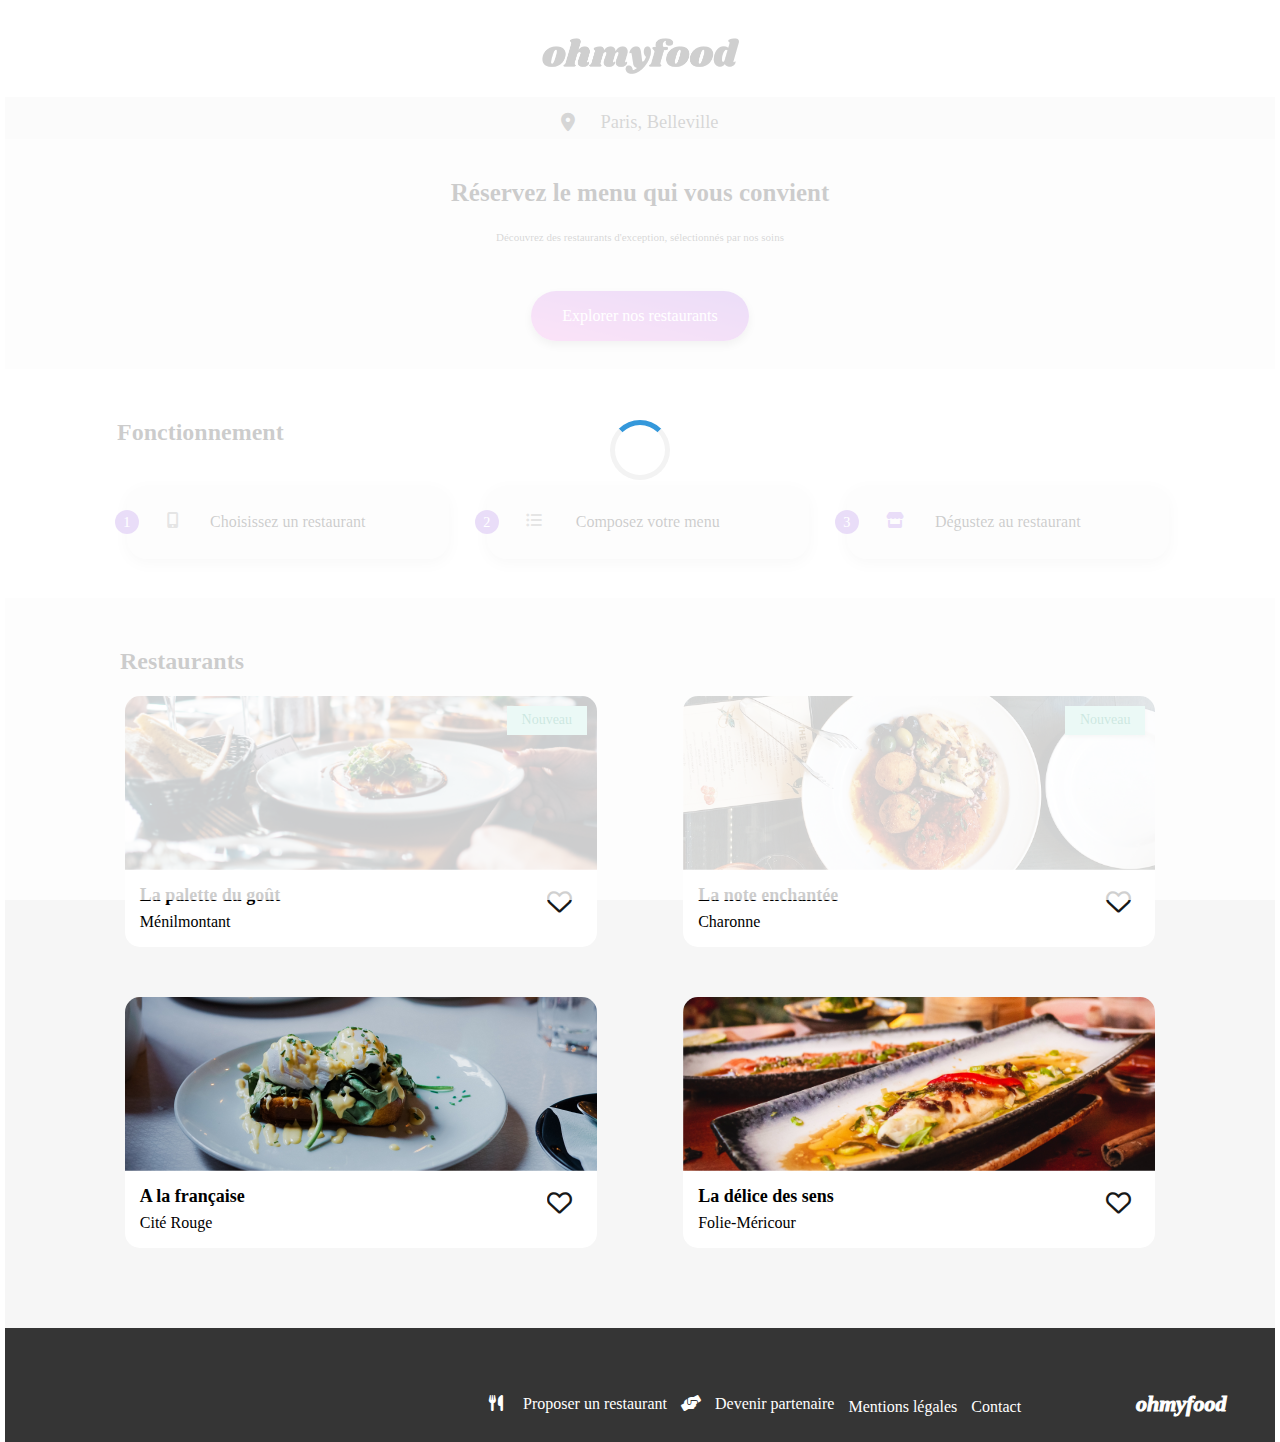
==== commit b1d6b868: "Déplacement des fichiers SASS et modification de l'adresse de main.scss dans les fichiers HTML" ====
--- a/restaurant/index.html
+++ b/restaurant/index.html
@@ -5,7 +5,7 @@
 	<meta name="viewport" content="width=device-width, initial-scale=1.0">
 	<title>Homepage</title>
 	<link rel="stylesheet" href="https://cdnjs.cloudflare.com/ajax/libs/font-awesome/6.0.0-beta3/css/all.min.css">
-	<link rel="stylesheet" href="/sass/main.css">
+	<link rel="stylesheet" href="../sass/main.css">
 </head>
 	<body>
 		<div class="loader-overlay">
--- a/sass/main.css
+++ b/sass/main.css
@@ -42,6 +42,1093 @@
     visibility: hidden;
   }
 }
+.checkbox-1 {
+  margin-top: -40px;
+  display: none;
+}
+
+.label-1 {
+  cursor: pointer;
+  width: 23px;
+  height: 20px;
+  margin-top: -61px;
+  margin-left: 285px;
+}
+
+.heart-1 {
+  display: flex;
+  align-self: flex-end;
+  align-items: center;
+  justify-content: center;
+  margin-top: -3px;
+  margin-right: 2px;
+  font-size: 25px;
+  opacity: 0.9;
+  color: black;
+  background-color: transparent;
+  --webkit-text-stroke: 1px black;
+  transition: all 0.3s ease;
+}
+@media (min-width: 1024px) {
+  .heart-1 {
+    margin-left: 150px;
+  }
+}
+
+.checkbox-1:checked ~ .label-1 .heart-1 {
+  color: #9356DC;
+  font-weight: 900;
+}
+
+.checkbox-page {
+  margin-top: -40px;
+  display: none;
+}
+
+.label-page {
+  cursor: pointer;
+  width: 23px;
+  height: 20px;
+  margin-left: -140px;
+}
+
+.heart-page {
+  font-size: 22px;
+  opacity: 0.9;
+  padding-right: 150px;
+}
+
+.checkbox-page:checked ~ .label-page .heart-page {
+  color: #9356DC;
+  font-weight: 900;
+}
+
+.loader-overlay {
+  position: fixed;
+  top: 0;
+  left: 0;
+  width: 100%;
+  height: 100%;
+  background: rgba(255, 255, 255, 0.8);
+  display: flex;
+  justify-content: center;
+  align-items: center;
+  z-index: 9999;
+  animation: out-overlay 2s ease forwards;
+}
+
+.loader {
+  width: 50px;
+  height: 50px;
+  border: 5px solid #f3f3f3;
+  border-top: 5px solid #3498db;
+  border-radius: 50%;
+  animation: spin 1s linear infinite, out-loader 5s ease forwards;
+}
+
+* {
+  font-family: Roboto;
+}
+
+body {
+  display: flex;
+  flex-direction: column;
+  justify-content: center;
+  visibility: visible;
+}
+@media (min-width: 1024px) {
+  body {
+    margin: 0;
+  }
+}
+
+.container {
+  display: flex;
+  flex-direction: column;
+  justify-content: center;
+  align-items: center;
+  width: 100%;
+  height: auto;
+  padding: 0 20px;
+  box-sizing: border-box;
+}
+@media (min-width: 1024px) {
+  .container {
+    margin: 0;
+  }
+}
+
+.headers {
+  display: flex;
+  align-items: center;
+  justify-content: center;
+  width: 375px;
+  height: 63px;
+}
+@media (min-width: 1024px) {
+  .headers {
+    width: 1270px;
+    height: 96.34px;
+  }
+}
+
+.log {
+  display: flex;
+  flex-direction: column;
+  align-items: center;
+}
+.log__logo {
+  width: 197px;
+  height: 36px;
+  padding-top: 15px;
+}
+
+.pages-log {
+  display: flex;
+  flex-direction: row;
+  align-items: center;
+  justify-content: center;
+  width: 375px;
+  height: 63px;
+}
+.pages-log__icon-header {
+  display: flex;
+  align-items: center;
+  justify-content: center;
+  width: 30px;
+  height: 30px;
+}
+.pages-log__icon-header a {
+  text-decoration: none;
+  color: inherit;
+}
+.pages-log__icon-header .fa-arrow-left {
+  display: flex;
+  align-items: center;
+  justify-content: center;
+  color: rgb(53, 53, 53);
+  font-size: 19px;
+  padding-right: 105px;
+}
+@media (min-width: 1024px) {
+  .pages-log__icon-header .fa-arrow-left {
+    margin-left: -900px;
+  }
+}
+.pages-log__logo {
+  width: 197px;
+  height: 36px;
+}
+
+.location {
+  display: flex;
+  align-items: center;
+  justify-content: center;
+  box-shadow: 0px 4px 4px 0px rgba(0, 0, 0, 0.25), 0px 4px 4px rgba(0, 0, 0, 0.1) inset;
+  margin-bottom: -8px;
+  margin-top: 1px;
+  width: 375px;
+  height: 50px;
+  background: rgb(234, 234, 234);
+  font-size: 18.5px;
+  color: rgb(53, 53, 53);
+}
+@media (min-width: 1024px) {
+  .location {
+    width: 1270px;
+    box-shadow: none;
+  }
+}
+
+.location-icon {
+  padding-right: 25px;
+  color: rgb(53, 53, 53);
+}
+
+.titre {
+  display: flex;
+  flex-direction: column;
+  align-items: center;
+  background-color: rgb(246, 246, 246);
+  margin-top: 11px;
+  width: 375px;
+  height: 300px;
+}
+@media (min-width: 1024px) {
+  .titre {
+    width: 1270px;
+    margin-top: 0;
+    height: 230px;
+  }
+}
+.titre__page {
+  width: 275px;
+  height: 68px;
+  font-size: 25px;
+  margin-top: 40px;
+  display: flex;
+  justify-content: center;
+  text-align: center;
+}
+@media (min-width: 1024px) {
+  .titre__page {
+    text-wrap: nowrap;
+  }
+}
+.titre__p {
+  display: flex;
+  justify-content: center;
+  align-items: center;
+  width: 315px;
+  height: 46px;
+  color: rgb(53, 53, 53);
+  font-size: 18px;
+  line-height: 21.09px;
+  text-align: center;
+  margin-top: -10px;
+}
+@media (min-width: 1024px) {
+  .titre__p {
+    text-wrap: nowrap;
+    font-size: 11px;
+    margin-top: -50px;
+  }
+}
+
+.list {
+  display: flex;
+  flex-direction: column;
+  width: 375px;
+  height: 440px;
+}
+@media (min-width: 1024px) {
+  .list {
+    width: 1270px;
+    height: 228.38px;
+  }
+}
+
+.list__titre {
+  width: 275px;
+  height: 31px;
+  margin-top: 50px;
+  margin-left: 20px;
+  font-size: 24px;
+  font-weight: bold;
+}
+@media (min-width: 1024px) {
+  .list__titre {
+    margin-left: 112px;
+  }
+}
+
+.list__items {
+  display: flex;
+  flex-direction: column;
+  gap: 25px;
+}
+@media (min-width: 1024px) {
+  .list__items {
+    display: flex;
+    flex-direction: row;
+    align-items: center;
+    justify-content: center;
+  }
+}
+.list__items--listItem {
+  width: 335px;
+  height: 72.38px;
+  list-style-type: none;
+}
+
+.cards {
+  display: flex;
+  flex-direction: column;
+  align-items: center;
+  gap: 20px;
+  width: 375px;
+  height: 1170px;
+  background: rgb(246, 246, 246);
+}
+@media (min-width: 1024px) {
+  .cards {
+    width: 1270px;
+    height: 730px;
+  }
+}
+.cards .cards-titre {
+  width: 275px;
+  height: 48px;
+  font-size: 24px;
+  font-weight: bold;
+  margin-top: 50px;
+  margin-left: -60px;
+  margin-bottom: -20px;
+}
+@media (min-width: 1024px) {
+  .cards .cards-titre {
+    width: 170px;
+    margin-left: -870px;
+  }
+}
+@media (min-width: 1024px) {
+  .cards div {
+    width: 1080px;
+    height: 602px;
+    gap: 100px;
+    display: flex;
+    flex-direction: row;
+    justify-content: center;
+    flex-wrap: wrap;
+    gap: 8%;
+  }
+}
+.cards div a {
+  text-decoration: none;
+  color: inherit;
+}
+
+.footer {
+  width: 375px;
+  height: 207px;
+  background: rgb(53, 53, 53);
+  overflow: hidden;
+}
+@media (min-width: 1024px) {
+  .footer {
+    display: flex;
+    flex-direction: row;
+    width: 1270px;
+    height: 114px;
+    position: relative;
+  }
+}
+.footer .footer-titre {
+  color: white;
+  width: 139px;
+  height: 27px;
+  font-family: Shrikhand;
+  font-size: 22px;
+  font-style: italic;
+  margin-top: 0;
+  padding-top: 20px;
+  padding-left: 15px;
+  padding-bottom: 20px;
+  font-weight: bold;
+  -webkit-text-stroke: 1px;
+}
+@media (min-width: 1024px) {
+  .footer .footer-titre {
+    margin-left: 150px;
+    position: absolute;
+    right: 0;
+    bottom: -15px;
+  }
+}
+.footer .footer-box {
+  width: 205px;
+  height: 115px;
+  margin-top: -18px;
+}
+@media (min-width: 1024px) {
+  .footer .footer-box {
+    display: flex;
+    flex-direction: row;
+    margin-top: 77px;
+    margin-left: 470px;
+  }
+}
+.footer .footer-box p {
+  display: flex;
+  flex-direction: column;
+  justify-content: center;
+  padding-left: 14px;
+  width: 290px;
+  height: 25px;
+  color: white;
+  margin-top: -10px;
+  white-space: nowrap;
+}
+.footer .footer-box .icon-restaurant {
+  display: flex;
+  flex-direction: row;
+  width: 200px;
+}
+.footer .footer-box .icon-restaurant i {
+  margin-right: 23px;
+  width: 11px;
+  height: 13px;
+}
+.footer .footer-box .icon-restaurant-2 {
+  display: flex;
+  flex-direction: row;
+  width: 165px;
+}
+.footer .footer-box .icon-restaurant-2 i {
+  margin-right: 23px;
+  width: 11px;
+  height: 13px;
+}
+
+.footer-1 {
+  margin-top: 1110px;
+}
+@media (min-width: 1024px) {
+  .footer-1 {
+    margin-top: 1174px;
+  }
+}
+
+.footer-2 {
+  margin-top: 1000px;
+}
+@media (min-width: 1024px) {
+  .footer-2 {
+    margin-top: 1174px;
+  }
+}
+
+.footer-3 {
+  margin-top: 1180px;
+}
+@media (min-width: 1024px) {
+  .footer-3 {
+    margin-top: 1260px;
+  }
+}
+
+.image {
+  position: relative;
+  width: 340px;
+  height: 231px;
+  -webkit-clip-path: inset(55px 0 0 0);
+          clip-path: inset(55px 0 0 0);
+  border-radius: 15px 15px 0 0;
+  margin-top: -57px;
+  -o-object-fit: cover;
+     object-fit: cover;
+}
+@media (min-width: 1024px) {
+  .image {
+    width: 492px;
+  }
+}
+
+.page1-img {
+  width: 375px;
+  margin-top: 0;
+  position: relative;
+}
+@media (min-width: 1024px) {
+  .page1-img {
+    width: 1270px;
+    height: 430px;
+    margin-top: -91px;
+    -o-object-fit: cover;
+       object-fit: cover;
+    -webkit-clip-path: inset(90px 0 0 0);
+            clip-path: inset(90px 0 0 0);
+  }
+}
+
+.page2-img {
+  margin-top: -97px;
+  -webkit-clip-path: inset(97px 0 0 0);
+          clip-path: inset(97px 0 0 0);
+}
+
+.pages-section {
+  display: flex;
+  flex-direction: column;
+  align-items: center;
+  position: absolute;
+  margin-top: -56px;
+  width: 375px;
+  height: 1170px;
+  background: rgb(246, 246, 246);
+  border-radius: 40px 40px 0 0;
+}
+@media (min-width: 1024px) {
+  .pages-section {
+    margin-left: 110px;
+    width: 1055px;
+    height: 1220px;
+    margin-top: -46px;
+  }
+}
+.pages-section div {
+  display: flex;
+  flex-direction: row;
+}
+.pages-section div h1 {
+  width: 341px;
+  height: 29px;
+  font-family: Shrikhand;
+  font-size: 28px;
+  font-style: italic;
+  font-weight: bold;
+  -webkit-text-stroke: 1px;
+  color: rgb(16, 16, 16);
+  margin-left: 90px;
+  margin-top: 35px;
+}
+@media (min-width: 1024px) {
+  .pages-section div h1 {
+    margin-left: 180px;
+    margin-bottom: 50px;
+  }
+}
+.pages-section div div {
+  display: flex;
+  justify-content: center;
+  align-items: center;
+  width: 22px;
+  height: 21px;
+  margin-top: 43px;
+  margin-right: 70px;
+}
+@media (min-width: 1024px) {
+  .pages-section div div {
+    margin-left: -20px;
+  }
+}
+.pages-section article {
+  width: 349px;
+  height: 333px;
+}
+@media (min-width: 1024px) {
+  .pages-section article {
+    display: flex;
+    flex-direction: column;
+    justify-content: center;
+    align-items: center;
+  }
+}
+.pages-section article div {
+  display: flex;
+  flex-direction: column;
+}
+@media (min-width: 1024px) {
+  .pages-section article div {
+    width: 634px;
+  }
+}
+.pages-section article div p {
+  width: 275px;
+  height: 27px;
+  font-size: 17px;
+  font-weight: 300;
+  color: rgb(0, 0, 0);
+}
+@media (min-width: 1024px) {
+  .pages-section article div p {
+    padding-right: 361px;
+  }
+}
+.pages-section article div div {
+  width: 40px;
+  height: 0;
+  margin-top: -15px;
+  border: 3px solid rgb(153, 226, 208);
+}
+@media (min-width: 1024px) {
+  .pages-section article div div {
+    margin-left: -518px;
+    margin-bottom: -20px;
+  }
+}
+@media (min-width: 1024px) {
+  .pages-section article .page3-titre-entrees {
+    margin-bottom: 24px;
+  }
+}
+@media (min-width: 1024px) {
+  .pages-section article div {
+    display: flex;
+    justify-content: center;
+    align-items: center;
+  }
+}
+.pages-section article div ul {
+  display: flex;
+  flex-direction: column;
+  align-items: center;
+  gap: 10px;
+}
+@media (min-width: 1024px) {
+  .pages-section article div ul {
+    width: 634px;
+    height: 270px;
+    justify-content: center;
+  }
+}
+
+.page2-section {
+  margin-top: -157px;
+}
+@media (min-width: 1024px) {
+  .page2-section {
+    margin-top: -46px;
+  }
+}
+
+.page-section-3 {
+  height: 1236px;
+}
+@media (min-width: 1024px) {
+  .page-section-3 {
+    height: 1305px;
+  }
+}
+
+.list-item {
+  position: relative;
+  margin-left: -40px;
+  width: 349px;
+  height: 69px;
+  border-radius: 15px 15px 15px 15px;
+  background: rgb(255, 255, 255);
+  box-shadow: 0px 4.01px 15.04px 0px rgba(0, 0, 0, 0.1);
+  list-style-type: none;
+  cursor: pointer;
+  overflow: hidden;
+}
+@media (min-width: 1024px) {
+  .list-item {
+    width: 634px;
+  }
+}
+.list-item h2 {
+  width: 267px;
+  height: 21px;
+  font-size: 18px;
+  font-weight: 500;
+  line-height: 21.09px;
+  margin-top: 12px;
+  padding-left: 12px;
+  text-wrap: nowrap;
+}
+.list-item .list-item-paraph {
+  font-size: 13px;
+  width: 200px;
+  height: 19px;
+  margin-top: -10px;
+  font-size: 14px;
+  padding-left: 12px;
+  text-wrap: nowrap;
+}
+@media (min-width: 1024px) {
+  .list-item .list-item-paraph {
+    text-wrap: nowrap;
+    width: 0;
+  }
+}
+.list-item .list-item-paraph span {
+  margin-left: 158px;
+  font-weight: bold;
+  transition: transform 1s ease;
+}
+@media (min-width: 1024px) {
+  .list-item .list-item-paraph span {
+    margin-left: 448px;
+  }
+}
+.list-item .list-item-paraph .montant-35 {
+  margin-left: 108px;
+  font-weight: bold;
+}
+@media (min-width: 1024px) {
+  .list-item .list-item-paraph .montant-35 {
+    margin-left: 396px;
+  }
+}
+.list-item .list-item-paraph .montant-20 {
+  margin-left: 60px;
+  font-weight: bold;
+}
+@media (min-width: 1024px) {
+  .list-item .list-item-paraph .montant-20 {
+    margin-left: 347px;
+  }
+}
+.list-item .list-item-paraph .montant-40 {
+  margin-left: 29px;
+  font-weight: bold;
+}
+@media (min-width: 1024px) {
+  .list-item .list-item-paraph .montant-40 {
+    margin-left: 314px;
+  }
+}
+.list-item .list-item-paraph .montant-list {
+  margin-left: 54px;
+  font-weight: bold;
+}
+@media (min-width: 1024px) {
+  .list-item .list-item-paraph .montant-list {
+    margin-left: 338px;
+  }
+}
+.list-item .list-item-paraph .montant-list-1 {
+  margin-left: 211px;
+  font-weight: bold;
+}
+@media (min-width: 1024px) {
+  .list-item .list-item-paraph .montant-list-1 {
+    margin-left: 495px;
+  }
+}
+.list-item .list-item-paraph .montant-list-2 {
+  margin-left: 243px;
+  font-weight: bold;
+}
+@media (min-width: 1024px) {
+  .list-item .list-item-paraph .montant-list-2 {
+    margin-left: 527px;
+  }
+}
+.list-item .list-item-paraph .montant-list-3 {
+  margin-left: 75px;
+  font-weight: bold;
+}
+@media (min-width: 1024px) {
+  .list-item .list-item-paraph .montant-list-3 {
+    margin-left: 358px;
+  }
+}
+.list-item .list-item-paraph .montant-list-4 {
+  margin-left: 46px;
+  font-weight: bold;
+}
+@media (min-width: 1024px) {
+  .list-item .list-item-paraph .montant-list-4 {
+    margin-left: 327px;
+  }
+}
+.list-item .list-item-paraph .montant-page2-1 {
+  margin-left: 169px;
+  font-weight: bold;
+}
+@media (min-width: 1024px) {
+  .list-item .list-item-paraph .montant-page2-1 {
+    margin-left: 448px;
+  }
+}
+.list-item .list-item-paraph .montant-page2-2 {
+  margin-left: 85px;
+  font-weight: bold;
+}
+@media (min-width: 1024px) {
+  .list-item .list-item-paraph .montant-page2-2 {
+    margin-left: 365px;
+  }
+}
+.list-item .list-item-paraph .montant-page2-3 {
+  margin-left: 222px;
+  font-weight: bold;
+}
+@media (min-width: 1024px) {
+  .list-item .list-item-paraph .montant-page2-3 {
+    margin-left: 502px;
+  }
+}
+.list-item .list-item-paraph .montant-page2-4 {
+  margin-left: 160px;
+  font-weight: bold;
+}
+@media (min-width: 1024px) {
+  .list-item .list-item-paraph .montant-page2-4 {
+    margin-left: 440px;
+  }
+}
+.list-item .list-item-paraph .montant-page2-5 {
+  margin-left: 130px;
+  font-weight: bold;
+}
+@media (min-width: 1024px) {
+  .list-item .list-item-paraph .montant-page2-5 {
+    margin-left: 410px;
+  }
+}
+.list-item .list-item-paraph .montant-page2-6 {
+  margin-left: 154px;
+  font-weight: bold;
+}
+@media (min-width: 1024px) {
+  .list-item .list-item-paraph .montant-page2-6 {
+    margin-left: 435px;
+  }
+}
+.list-item .list-item-paraph .montant-page2-7 {
+  margin-left: 240px;
+  font-weight: bold;
+}
+@media (min-width: 1024px) {
+  .list-item .list-item-paraph .montant-page2-7 {
+    margin-left: 517px;
+  }
+}
+.list-item .list-item-paraph .montant-page2-8 {
+  margin-left: 230px;
+  font-weight: bold;
+}
+@media (min-width: 1024px) {
+  .list-item .list-item-paraph .montant-page2-8 {
+    margin-left: 508px;
+  }
+}
+.list-item .list-item-paraph .montant-page2-9 {
+  margin-left: 208px;
+  font-weight: bold;
+}
+@media (min-width: 1024px) {
+  .list-item .list-item-paraph .montant-page2-9 {
+    margin-left: 485px;
+  }
+}
+.list-item .list-item-paraph .montant-page3-1 {
+  margin-left: 46px;
+  font-weight: bold;
+}
+@media (min-width: 1024px) {
+  .list-item .list-item-paraph .montant-page3-1 {
+    margin-left: 326px;
+  }
+}
+.list-item .list-item-paraph .montant-page3-2 {
+  margin-left: 109px;
+  font-weight: bold;
+}
+@media (min-width: 1024px) {
+  .list-item .list-item-paraph .montant-page3-2 {
+    margin-left: 390px;
+  }
+}
+.list-item .list-item-paraph .montant-page3-3 {
+  margin-left: 114px;
+  font-weight: bold;
+}
+@media (min-width: 1024px) {
+  .list-item .list-item-paraph .montant-page3-3 {
+    margin-left: 394px;
+  }
+}
+.list-item .list-item-paraph .montant-page3-4 {
+  margin-left: 92px;
+  font-weight: bold;
+}
+@media (min-width: 1024px) {
+  .list-item .list-item-paraph .montant-page3-4 {
+    margin-left: 371px;
+  }
+}
+.list-item .list-item-paraph .montant-page3-5 {
+  margin-left: 109px;
+  font-weight: bold;
+}
+@media (min-width: 1024px) {
+  .list-item .list-item-paraph .montant-page3-5 {
+    margin-left: 389px;
+  }
+}
+.list-item .list-item-paraph .montant-page3-6 {
+  margin-left: 147px;
+  font-weight: bold;
+}
+@media (min-width: 1024px) {
+  .list-item .list-item-paraph .montant-page3-6 {
+    margin-left: 428px;
+  }
+}
+.list-item .list-item-paraph .montant-page3-7 {
+  margin-left: 72px;
+  font-weight: bold;
+}
+@media (min-width: 1024px) {
+  .list-item .list-item-paraph .montant-page3-7 {
+    margin-left: 352px;
+  }
+}
+.list-item .list-item-paraph .montant-page3-8 {
+  margin-left: 29px;
+  font-weight: bold;
+}
+@media (min-width: 1024px) {
+  .list-item .list-item-paraph .montant-page3-8 {
+    margin-left: 307px;
+  }
+}
+.list-item .list-item-paraph .montant-page3-9 {
+  margin-left: 132px;
+  font-weight: bold;
+}
+@media (min-width: 1024px) {
+  .list-item .list-item-paraph .montant-page3-9 {
+    margin-left: 410px;
+  }
+}
+.list-item .list-item-paraph .montant-page3-10 {
+  margin-left: 206px;
+  font-weight: bold;
+}
+@media (min-width: 1024px) {
+  .list-item .list-item-paraph .montant-page3-10 {
+    margin-left: 484px;
+  }
+}
+.list-item .list-item-paraph .montant-page4-1 {
+  margin-left: 168px;
+  font-weight: bold;
+}
+@media (min-width: 1024px) {
+  .list-item .list-item-paraph .montant-page4-1 {
+    margin-left: 448px;
+  }
+}
+.list-item .list-item-paraph .montant-page4-2 {
+  margin-left: 111px;
+  font-weight: bold;
+}
+@media (min-width: 1024px) {
+  .list-item .list-item-paraph .montant-page4-2 {
+    margin-left: 392px;
+  }
+}
+.list-item .list-item-paraph .montant-page4-3 {
+  margin-left: 234px;
+  font-weight: bold;
+}
+@media (min-width: 1024px) {
+  .list-item .list-item-paraph .montant-page4-3 {
+    margin-left: 515px;
+  }
+}
+.list-item .list-item-paraph .montant-page4-4 {
+  margin-left: 53px;
+  font-weight: bold;
+}
+@media (min-width: 1024px) {
+  .list-item .list-item-paraph .montant-page4-4 {
+    margin-left: 334px;
+  }
+}
+.list-item .list-item-paraph .montant-page4-5 {
+  margin-left: 75px;
+  font-weight: bold;
+}
+@media (min-width: 1024px) {
+  .list-item .list-item-paraph .montant-page4-5 {
+    margin-left: 357px;
+  }
+}
+.list-item .list-item-paraph .montant-page4-6 {
+  margin-left: 63px;
+  font-weight: bold;
+}
+@media (min-width: 1024px) {
+  .list-item .list-item-paraph .montant-page4-6 {
+    margin-left: 345px;
+  }
+}
+.list-item .list-item-paraph .montant-page4-7 {
+  margin-left: 154px;
+  font-weight: bold;
+}
+@media (min-width: 1024px) {
+  .list-item .list-item-paraph .montant-page4-7 {
+    margin-left: 437px;
+  }
+}
+.list-item .list-item-paraph .montant-page4-8 {
+  margin-left: 235px;
+  font-weight: bold;
+}
+@media (min-width: 1024px) {
+  .list-item .list-item-paraph .montant-page4-8 {
+    margin-left: 519px;
+  }
+}
+.list-item .list-item-paraph .montant-page4-9 {
+  margin-left: 118px;
+  font-weight: bold;
+}
+@media (min-width: 1024px) {
+  .list-item .list-item-paraph .montant-page4-9 {
+    margin-left: 404px;
+  }
+}
+
+.list--itam {
+  margin-top: 60px;
+}
+
+.list-item-page3 {
+  height: 85px;
+}
+
+.trigger-1 .box-green {
+  display: flex;
+  align-items: center;
+  justify-content: center;
+  position: absolute;
+  background: rgb(153, 226, 208);
+  width: 56px;
+  right: -70px;
+  height: 70px;
+  border: none;
+  margin-top: -1px;
+  border-radius: 0px 15px 15px 0px;
+  opacity: 0;
+}
+@media (min-width: 1024px) {
+  .trigger-1 .box-green {
+    margin-left: 634px;
+    height: 71px;
+  }
+}
+.trigger-1 .box-green span {
+  display: flex;
+  align-items: center;
+  justify-content: center;
+  width: 20px;
+  height: 20px;
+  background-color: white;
+  border-radius: 50px;
+}
+.trigger-1 .box-green span i {
+  display: flex;
+  align-items: center;
+  justify-content: center;
+  color: rgb(153, 226, 208);
+  font-size: 15px;
+  padding: 2px 2px 0 2px;
+}
+
+.toggle-checkbox-1 {
+  display: none;
+}
+
+.trigger-1 {
+  display: block;
+  cursor: pointer;
+  width: 100%;
+  height: 100%;
+  margin-top: -71px;
+}
+
+.toggle-checkbox-1:checked + .trigger-1 div {
+  animation: slideIn 0.5s forwards;
+}
+
+@media (min-width: 1024px) {
+  .toggle-checkbox-1:hover + .trigger-1 div {
+    animation: slideIn 0.5s forwards;
+  }
+}
+.toggle-checkbox-1:checked ~ .trigger-1 p span {
+  animation: movePrice 0.5s forwards;
+}
+
 .titre__button {
   width: 218px;
   height: 50px;
@@ -128,268 +1215,6 @@
   transform: scaleX(1.01);
 }
 
-* {
-  font-family: Roboto;
-}
-
-body {
-  display: flex;
-  flex-direction: column;
-  justify-content: center;
-  visibility: visible;
-}
-@media (min-width: 1024px) {
-  body {
-    margin: 0;
-  }
-}
-
-.container {
-  display: flex;
-  flex-direction: column;
-  justify-content: center;
-  align-items: center;
-  width: 100%;
-  height: auto;
-  padding: 0 20px;
-  box-sizing: border-box;
-}
-@media (min-width: 1024px) {
-  .container {
-    margin: 0;
-  }
-}
-
-.headers {
-  display: flex;
-  align-items: center;
-  justify-content: center;
-  width: 375px;
-  height: 63px;
-}
-@media (min-width: 1024px) {
-  .headers {
-    width: 1270px;
-    height: 96.34px;
-  }
-}
-
-.log {
-  display: flex;
-  flex-direction: column;
-  align-items: center;
-}
-.log__logo {
-  width: 197px;
-  height: 36px;
-  padding-top: 15px;
-}
-
-.pages-log {
-  display: flex;
-  flex-direction: row;
-  align-items: center;
-  justify-content: center;
-  width: 375px;
-  height: 63px;
-}
-.pages-log__icon-header {
-  display: flex;
-  align-items: center;
-  justify-content: center;
-  width: 30px;
-  height: 30px;
-}
-.pages-log__icon-header a {
-  text-decoration: none;
-  color: inherit;
-}
-.pages-log__icon-header .fa-arrow-left {
-  display: flex;
-  align-items: center;
-  justify-content: center;
-  color: rgb(53, 53, 53);
-  font-size: 19px;
-  padding-right: 105px;
-}
-@media (min-width: 1024px) {
-  .pages-log__icon-header .fa-arrow-left {
-    margin-left: -900px;
-  }
-}
-.pages-log__logo {
-  width: 197px;
-  height: 36px;
-}
-
-.location {
-  display: flex;
-  align-items: center;
-  justify-content: center;
-  box-shadow: 0px 4px 4px 0px rgba(0, 0, 0, 0.25), 0px 4px 4px rgba(0, 0, 0, 0.1) inset;
-  margin-bottom: -8px;
-  margin-top: 1px;
-  width: 375px;
-  height: 50px;
-  background: rgb(234, 234, 234);
-  font-size: 18.5px;
-  color: rgb(53, 53, 53);
-}
-@media (min-width: 1024px) {
-  .location {
-    width: 1270px;
-    box-shadow: none;
-  }
-}
-
-.location-icon {
-  padding-right: 25px;
-  color: rgb(53, 53, 53);
-}
-
-.titre {
-  display: flex;
-  flex-direction: column;
-  align-items: center;
-  background-color: rgb(246, 246, 246);
-  margin-top: 11px;
-  width: 375px;
-  height: 300px;
-}
-@media (min-width: 1024px) {
-  .titre {
-    width: 1270px;
-    margin-top: 0;
-    height: 230px;
-  }
-}
-.titre__page {
-  width: 275px;
-  height: 68px;
-  font-size: 25px;
-  margin-top: 40px;
-  display: flex;
-  justify-content: center;
-  text-align: center;
-}
-@media (min-width: 1024px) {
-  .titre__page {
-    text-wrap: nowrap;
-  }
-}
-.titre__p {
-  display: flex;
-  justify-content: center;
-  align-items: center;
-  width: 315px;
-  height: 46px;
-  color: rgb(53, 53, 53);
-  font-size: 18px;
-  line-height: 21.09px;
-  text-align: center;
-  margin-top: -10px;
-}
-@media (min-width: 1024px) {
-  .titre__p {
-    text-wrap: nowrap;
-    font-size: 11px;
-    margin-top: -50px;
-  }
-}
-
-.list {
-  display: flex;
-  flex-direction: column;
-  width: 375px;
-  height: 440px;
-}
-@media (min-width: 1024px) {
-  .list {
-    width: 1270px;
-    height: 228.38px;
-  }
-}
-
-.list__titre {
-  width: 275px;
-  height: 31px;
-  margin-top: 50px;
-  margin-left: 20px;
-  font-size: 24px;
-  font-weight: bold;
-}
-@media (min-width: 1024px) {
-  .list__titre {
-    margin-left: 112px;
-  }
-}
-
-.list__items {
-  display: flex;
-  flex-direction: column;
-  gap: 25px;
-}
-@media (min-width: 1024px) {
-  .list__items {
-    display: flex;
-    flex-direction: row;
-    align-items: center;
-    justify-content: center;
-  }
-}
-.list__items--listItem {
-  width: 335px;
-  height: 72.38px;
-  list-style-type: none;
-}
-
-.cards {
-  display: flex;
-  flex-direction: column;
-  align-items: center;
-  gap: 20px;
-  width: 375px;
-  height: 1170px;
-  background: rgb(246, 246, 246);
-}
-@media (min-width: 1024px) {
-  .cards {
-    width: 1270px;
-    height: 730px;
-  }
-}
-.cards .cards-titre {
-  width: 275px;
-  height: 48px;
-  font-size: 24px;
-  font-weight: bold;
-  margin-top: 50px;
-  margin-left: -60px;
-  margin-bottom: -20px;
-}
-@media (min-width: 1024px) {
-  .cards .cards-titre {
-    width: 170px;
-    margin-left: -870px;
-  }
-}
-@media (min-width: 1024px) {
-  .cards div {
-    width: 1080px;
-    height: 602px;
-    gap: 100px;
-    display: flex;
-    flex-direction: row;
-    justify-content: center;
-    flex-wrap: wrap;
-    gap: 8%;
-  }
-}
-.cards div a {
-  text-decoration: none;
-  color: inherit;
-}
-
 .cards-article {
   display: flex;
   flex-direction: column;
@@ -436,828 +1261,4 @@
   font-size: 16px;
   margin-left: 15px;
   margin-top: -10px;
-}
-
-.checkbox-1 {
-  margin-top: -40px;
-  display: none;
-}
-
-.label-1 {
-  cursor: pointer;
-  width: 23px;
-  height: 20px;
-  margin-top: -61px;
-  margin-left: 285px;
-}
-
-.heart-1 {
-  display: flex;
-  align-self: flex-end;
-  align-items: center;
-  justify-content: center;
-  margin-top: -3px;
-  margin-right: 2px;
-  font-size: 25px;
-  opacity: 0.9;
-  color: black;
-  background-color: transparent;
-  --webkit-text-stroke: 1px black;
-  transition: all 0.3s ease;
-}
-@media (min-width: 1024px) {
-  .heart-1 {
-    margin-left: 150px;
-  }
-}
-
-.checkbox-1:checked ~ .label-1 .heart-1 {
-  color: #9356DC;
-  font-weight: 900;
-}
-
-.checkbox-page {
-  margin-top: -40px;
-  display: none;
-}
-
-.label-page {
-  cursor: pointer;
-  width: 23px;
-  height: 20px;
-  margin-left: -140px;
-}
-
-.heart-page {
-  font-size: 22px;
-  opacity: 0.9;
-  padding-right: 150px;
-}
-
-.checkbox-page:checked ~ .label-page .heart-page {
-  color: #9356DC;
-  font-weight: 900;
-}
-
-.footer {
-  width: 375px;
-  height: 207px;
-  background: rgb(53, 53, 53);
-}
-@media (min-width: 1024px) {
-  .footer {
-    display: flex;
-    flex-direction: row;
-    width: 1270px;
-    height: 114px;
-    position: relative;
-  }
-}
-.footer .footer-titre {
-  color: white;
-  width: 139px;
-  height: 27px;
-  font-family: Shrikhand;
-  font-size: 22px;
-  font-style: italic;
-  margin-top: 0;
-  padding-top: 20px;
-  padding-left: 15px;
-  padding-bottom: 20px;
-  font-weight: bold;
-  -webkit-text-stroke: 1px;
-}
-@media (min-width: 1024px) {
-  .footer .footer-titre {
-    margin-left: 150px;
-    position: absolute;
-    right: 0;
-    bottom: -15px;
-  }
-}
-.footer .footer-box {
-  width: 205px;
-  height: 115px;
-  margin-top: -18px;
-}
-@media (min-width: 1024px) {
-  .footer .footer-box {
-    display: flex;
-    flex-direction: row;
-    margin-top: 77px;
-    margin-left: 470px;
-  }
-}
-.footer .footer-box p {
-  display: flex;
-  flex-direction: column;
-  justify-content: center;
-  padding-left: 14px;
-  width: 290px;
-  height: 25px;
-  color: white;
-  margin-top: -10px;
-  white-space: nowrap;
-}
-.footer .footer-box .icon-restaurant {
-  display: flex;
-  flex-direction: row;
-  width: 200px;
-}
-.footer .footer-box .icon-restaurant i {
-  margin-right: 23px;
-  width: 11px;
-  height: 13px;
-}
-.footer .footer-box .icon-restaurant-2 {
-  display: flex;
-  flex-direction: row;
-  width: 165px;
-}
-.footer .footer-box .icon-restaurant-2 i {
-  margin-right: 23px;
-  width: 11px;
-  height: 13px;
-}
-
-.footer-1 {
-  margin-top: 1110px;
-}
-@media (min-width: 1024px) {
-  .footer-1 {
-    margin-top: 1174px;
-  }
-}
-
-.footer-2 {
-  margin-top: 1000px;
-}
-@media (min-width: 1024px) {
-  .footer-2 {
-    margin-top: 1174px;
-  }
-}
-
-.footer-3 {
-  margin-top: 1180px;
-}
-@media (min-width: 1024px) {
-  .footer-3 {
-    margin-top: 1260px;
-  }
-}
-
-.image {
-  position: relative;
-  width: 340px;
-  height: 231px;
-  -webkit-clip-path: inset(55px 0 0 0);
-          clip-path: inset(55px 0 0 0);
-  border-radius: 15px 15px 0 0;
-  margin-top: -57px;
-  -o-object-fit: cover;
-     object-fit: cover;
-}
-@media (min-width: 1024px) {
-  .image {
-    width: 492px;
-  }
-}
-
-.page1-img {
-  width: 375px;
-  margin-top: 0;
-  position: relative;
-}
-@media (min-width: 1024px) {
-  .page1-img {
-    width: 1270px;
-    height: 430px;
-    margin-top: -91px;
-    -o-object-fit: cover;
-       object-fit: cover;
-    -webkit-clip-path: inset(90px 0 0 0);
-            clip-path: inset(90px 0 0 0);
-  }
-}
-
-.page2-img {
-  margin-top: -97px;
-  -webkit-clip-path: inset(97px 0 0 0);
-          clip-path: inset(97px 0 0 0);
-}
-
-.pages-section {
-  display: flex;
-  flex-direction: column;
-  align-items: center;
-  position: absolute;
-  margin-top: -56px;
-  width: 375px;
-  height: 1170px;
-  background: rgb(246, 246, 246);
-  border-radius: 40px 40px 0 0;
-}
-@media (min-width: 1024px) {
-  .pages-section {
-    margin-left: 110px;
-    width: 1055px;
-    height: 1220px;
-    margin-top: -46px;
-  }
-}
-.pages-section div {
-  display: flex;
-  flex-direction: row;
-}
-.pages-section div h1 {
-  width: 341px;
-  height: 29px;
-  font-family: Shrikhand;
-  font-size: 28px;
-  font-style: italic;
-  font-weight: bold;
-  -webkit-text-stroke: 1px;
-  color: rgb(16, 16, 16);
-  margin-left: 90px;
-  margin-top: 35px;
-}
-@media (min-width: 1024px) {
-  .pages-section div h1 {
-    margin-left: 180px;
-    margin-bottom: 50px;
-  }
-}
-.pages-section div div {
-  display: flex;
-  justify-content: center;
-  align-items: center;
-  width: 22px;
-  height: 21px;
-  margin-top: 43px;
-  margin-right: 70px;
-}
-@media (min-width: 1024px) {
-  .pages-section div div {
-    margin-left: -20px;
-  }
-}
-.pages-section article {
-  width: 349px;
-  height: 333px;
-}
-@media (min-width: 1024px) {
-  .pages-section article {
-    display: flex;
-    flex-direction: column;
-    justify-content: center;
-    align-items: center;
-  }
-}
-.pages-section article div {
-  display: flex;
-  flex-direction: column;
-}
-@media (min-width: 1024px) {
-  .pages-section article div {
-    width: 634px;
-  }
-}
-.pages-section article div p {
-  width: 275px;
-  height: 27px;
-  font-size: 17px;
-  font-weight: 300;
-  color: rgb(0, 0, 0);
-}
-@media (min-width: 1024px) {
-  .pages-section article div p {
-    padding-right: 361px;
-  }
-}
-.pages-section article div div {
-  width: 40px;
-  height: 0;
-  margin-top: -15px;
-  border: 3px solid rgb(153, 226, 208);
-}
-@media (min-width: 1024px) {
-  .pages-section article div div {
-    margin-left: -518px;
-    margin-bottom: -20px;
-  }
-}
-@media (min-width: 1024px) {
-  .pages-section article .page3-titre-entrees {
-    margin-bottom: 24px;
-  }
-}
-@media (min-width: 1024px) {
-  .pages-section article div {
-    display: flex;
-    justify-content: center;
-    align-items: center;
-  }
-}
-.pages-section article div ul {
-  display: flex;
-  flex-direction: column;
-  align-items: center;
-  gap: 10px;
-}
-@media (min-width: 1024px) {
-  .pages-section article div ul {
-    width: 634px;
-    height: 270px;
-    justify-content: center;
-  }
-}
-
-.page2-section {
-  margin-top: -157px;
-}
-@media (min-width: 1024px) {
-  .page2-section {
-    margin-top: -46px;
-  }
-}
-
-.page-section-3 {
-  height: 1236px;
-}
-@media (min-width: 1024px) {
-  .page-section-3 {
-    height: 1305px;
-  }
-}
-
-.list-item {
-  position: relative;
-  margin-left: -40px;
-  width: 349px;
-  height: 69px;
-  border-radius: 15px 15px 15px 15px;
-  background: rgb(255, 255, 255);
-  box-shadow: 0px 4.01px 15.04px 0px rgba(0, 0, 0, 0.1);
-  list-style-type: none;
-  cursor: pointer;
-  overflow: hidden;
-}
-@media (min-width: 1024px) {
-  .list-item {
-    width: 634px;
-  }
-}
-.list-item h2 {
-  width: 267px;
-  height: 21px;
-  font-size: 18px;
-  font-weight: 500;
-  line-height: 21.09px;
-  margin-top: 12px;
-  padding-left: 12px;
-  text-wrap: nowrap;
-}
-.list-item .list-item-paraph {
-  font-size: 13px;
-  width: 200px;
-  height: 19px;
-  margin-top: -10px;
-  font-size: 14px;
-  padding-left: 12px;
-  text-wrap: nowrap;
-}
-@media (min-width: 1024px) {
-  .list-item .list-item-paraph {
-    text-wrap: nowrap;
-    width: 0;
-  }
-}
-.list-item .list-item-paraph span {
-  margin-left: 158px;
-  font-weight: bold;
-  transition: transform 1s ease;
-}
-@media (min-width: 1024px) {
-  .list-item .list-item-paraph span {
-    margin-left: 448px;
-  }
-}
-.list-item .list-item-paraph .montant-35 {
-  margin-left: 108px;
-  font-weight: bold;
-}
-@media (min-width: 1024px) {
-  .list-item .list-item-paraph .montant-35 {
-    margin-left: 396px;
-  }
-}
-.list-item .list-item-paraph .montant-20 {
-  margin-left: 60px;
-  font-weight: bold;
-}
-@media (min-width: 1024px) {
-  .list-item .list-item-paraph .montant-20 {
-    margin-left: 347px;
-  }
-}
-.list-item .list-item-paraph .montant-40 {
-  margin-left: 29px;
-  font-weight: bold;
-}
-@media (min-width: 1024px) {
-  .list-item .list-item-paraph .montant-40 {
-    margin-left: 314px;
-  }
-}
-.list-item .list-item-paraph .montant-list {
-  margin-left: 54px;
-  font-weight: bold;
-}
-@media (min-width: 1024px) {
-  .list-item .list-item-paraph .montant-list {
-    margin-left: 338px;
-  }
-}
-.list-item .list-item-paraph .montant-list-1 {
-  margin-left: 211px;
-  font-weight: bold;
-}
-@media (min-width: 1024px) {
-  .list-item .list-item-paraph .montant-list-1 {
-    margin-left: 495px;
-  }
-}
-.list-item .list-item-paraph .montant-list-2 {
-  margin-left: 243px;
-  font-weight: bold;
-}
-@media (min-width: 1024px) {
-  .list-item .list-item-paraph .montant-list-2 {
-    margin-left: 527px;
-  }
-}
-.list-item .list-item-paraph .montant-list-3 {
-  margin-left: 75px;
-  font-weight: bold;
-}
-@media (min-width: 1024px) {
-  .list-item .list-item-paraph .montant-list-3 {
-    margin-left: 358px;
-  }
-}
-.list-item .list-item-paraph .montant-list-4 {
-  margin-left: 46px;
-  font-weight: bold;
-}
-@media (min-width: 1024px) {
-  .list-item .list-item-paraph .montant-list-4 {
-    margin-left: 327px;
-  }
-}
-.list-item .list-item-paraph .montant-page2-1 {
-  margin-left: 169px;
-  font-weight: bold;
-}
-@media (min-width: 1024px) {
-  .list-item .list-item-paraph .montant-page2-1 {
-    margin-left: 448px;
-  }
-}
-.list-item .list-item-paraph .montant-page2-2 {
-  margin-left: 85px;
-  font-weight: bold;
-}
-@media (min-width: 1024px) {
-  .list-item .list-item-paraph .montant-page2-2 {
-    margin-left: 365px;
-  }
-}
-.list-item .list-item-paraph .montant-page2-3 {
-  margin-left: 222px;
-  font-weight: bold;
-}
-@media (min-width: 1024px) {
-  .list-item .list-item-paraph .montant-page2-3 {
-    margin-left: 502px;
-  }
-}
-.list-item .list-item-paraph .montant-page2-4 {
-  margin-left: 160px;
-  font-weight: bold;
-}
-@media (min-width: 1024px) {
-  .list-item .list-item-paraph .montant-page2-4 {
-    margin-left: 440px;
-  }
-}
-.list-item .list-item-paraph .montant-page2-5 {
-  margin-left: 130px;
-  font-weight: bold;
-}
-@media (min-width: 1024px) {
-  .list-item .list-item-paraph .montant-page2-5 {
-    margin-left: 410px;
-  }
-}
-.list-item .list-item-paraph .montant-page2-6 {
-  margin-left: 154px;
-  font-weight: bold;
-}
-@media (min-width: 1024px) {
-  .list-item .list-item-paraph .montant-page2-6 {
-    margin-left: 435px;
-  }
-}
-.list-item .list-item-paraph .montant-page2-7 {
-  margin-left: 240px;
-  font-weight: bold;
-}
-@media (min-width: 1024px) {
-  .list-item .list-item-paraph .montant-page2-7 {
-    margin-left: 517px;
-  }
-}
-.list-item .list-item-paraph .montant-page2-8 {
-  margin-left: 230px;
-  font-weight: bold;
-}
-@media (min-width: 1024px) {
-  .list-item .list-item-paraph .montant-page2-8 {
-    margin-left: 508px;
-  }
-}
-.list-item .list-item-paraph .montant-page2-9 {
-  margin-left: 208px;
-  font-weight: bold;
-}
-@media (min-width: 1024px) {
-  .list-item .list-item-paraph .montant-page2-9 {
-    margin-left: 485px;
-  }
-}
-.list-item .list-item-paraph .montant-page3-1 {
-  margin-left: 46px;
-  font-weight: bold;
-}
-@media (min-width: 1024px) {
-  .list-item .list-item-paraph .montant-page3-1 {
-    margin-left: 326px;
-  }
-}
-.list-item .list-item-paraph .montant-page3-2 {
-  margin-left: 109px;
-  font-weight: bold;
-}
-@media (min-width: 1024px) {
-  .list-item .list-item-paraph .montant-page3-2 {
-    margin-left: 390px;
-  }
-}
-.list-item .list-item-paraph .montant-page3-3 {
-  margin-left: 114px;
-  font-weight: bold;
-}
-@media (min-width: 1024px) {
-  .list-item .list-item-paraph .montant-page3-3 {
-    margin-left: 394px;
-  }
-}
-.list-item .list-item-paraph .montant-page3-4 {
-  margin-left: 92px;
-  font-weight: bold;
-}
-@media (min-width: 1024px) {
-  .list-item .list-item-paraph .montant-page3-4 {
-    margin-left: 371px;
-  }
-}
-.list-item .list-item-paraph .montant-page3-5 {
-  margin-left: 109px;
-  font-weight: bold;
-}
-@media (min-width: 1024px) {
-  .list-item .list-item-paraph .montant-page3-5 {
-    margin-left: 389px;
-  }
-}
-.list-item .list-item-paraph .montant-page3-6 {
-  margin-left: 147px;
-  font-weight: bold;
-}
-@media (min-width: 1024px) {
-  .list-item .list-item-paraph .montant-page3-6 {
-    margin-left: 428px;
-  }
-}
-.list-item .list-item-paraph .montant-page3-7 {
-  margin-left: 72px;
-  font-weight: bold;
-}
-@media (min-width: 1024px) {
-  .list-item .list-item-paraph .montant-page3-7 {
-    margin-left: 352px;
-  }
-}
-.list-item .list-item-paraph .montant-page3-8 {
-  margin-left: 29px;
-  font-weight: bold;
-}
-@media (min-width: 1024px) {
-  .list-item .list-item-paraph .montant-page3-8 {
-    margin-left: 307px;
-  }
-}
-.list-item .list-item-paraph .montant-page3-9 {
-  margin-left: 132px;
-  font-weight: bold;
-}
-@media (min-width: 1024px) {
-  .list-item .list-item-paraph .montant-page3-9 {
-    margin-left: 410px;
-  }
-}
-.list-item .list-item-paraph .montant-page3-10 {
-  margin-left: 206px;
-  font-weight: bold;
-}
-@media (min-width: 1024px) {
-  .list-item .list-item-paraph .montant-page3-10 {
-    margin-left: 484px;
-  }
-}
-.list-item .list-item-paraph .montant-page4-1 {
-  margin-left: 168px;
-  font-weight: bold;
-}
-@media (min-width: 1024px) {
-  .list-item .list-item-paraph .montant-page4-1 {
-    margin-left: 448px;
-  }
-}
-.list-item .list-item-paraph .montant-page4-2 {
-  margin-left: 111px;
-  font-weight: bold;
-}
-@media (min-width: 1024px) {
-  .list-item .list-item-paraph .montant-page4-2 {
-    margin-left: 392px;
-  }
-}
-.list-item .list-item-paraph .montant-page4-3 {
-  margin-left: 234px;
-  font-weight: bold;
-}
-@media (min-width: 1024px) {
-  .list-item .list-item-paraph .montant-page4-3 {
-    margin-left: 515px;
-  }
-}
-.list-item .list-item-paraph .montant-page4-4 {
-  margin-left: 53px;
-  font-weight: bold;
-}
-@media (min-width: 1024px) {
-  .list-item .list-item-paraph .montant-page4-4 {
-    margin-left: 334px;
-  }
-}
-.list-item .list-item-paraph .montant-page4-5 {
-  margin-left: 75px;
-  font-weight: bold;
-}
-@media (min-width: 1024px) {
-  .list-item .list-item-paraph .montant-page4-5 {
-    margin-left: 357px;
-  }
-}
-.list-item .list-item-paraph .montant-page4-6 {
-  margin-left: 63px;
-  font-weight: bold;
-}
-@media (min-width: 1024px) {
-  .list-item .list-item-paraph .montant-page4-6 {
-    margin-left: 345px;
-  }
-}
-.list-item .list-item-paraph .montant-page4-7 {
-  margin-left: 154px;
-  font-weight: bold;
-}
-@media (min-width: 1024px) {
-  .list-item .list-item-paraph .montant-page4-7 {
-    margin-left: 437px;
-  }
-}
-.list-item .list-item-paraph .montant-page4-8 {
-  margin-left: 235px;
-  font-weight: bold;
-}
-@media (min-width: 1024px) {
-  .list-item .list-item-paraph .montant-page4-8 {
-    margin-left: 519px;
-  }
-}
-.list-item .list-item-paraph .montant-page4-9 {
-  margin-left: 118px;
-  font-weight: bold;
-}
-@media (min-width: 1024px) {
-  .list-item .list-item-paraph .montant-page4-9 {
-    margin-left: 404px;
-  }
-}
-
-.list--itam {
-  margin-top: 60px;
-}
-
-.list-item-page3 {
-  height: 85px;
-}
-
-.trigger-1 .box-green {
-  display: flex;
-  align-items: center;
-  justify-content: center;
-  position: absolute;
-  background: rgb(153, 226, 208);
-  width: 56px;
-  right: -70px;
-  height: 70px;
-  border: none;
-  margin-top: -1px;
-  border-radius: 0px 15px 15px 0px;
-  opacity: 0;
-}
-@media (min-width: 1024px) {
-  .trigger-1 .box-green {
-    margin-left: 634px;
-    height: 71px;
-  }
-}
-.trigger-1 .box-green span {
-  display: flex;
-  align-items: center;
-  justify-content: center;
-  width: 20px;
-  height: 20px;
-  background-color: white;
-  border-radius: 50px;
-}
-.trigger-1 .box-green span i {
-  display: flex;
-  align-items: center;
-  justify-content: center;
-  color: rgb(153, 226, 208);
-  font-size: 15px;
-  padding: 2px 2px 0 2px;
-}
-
-.toggle-checkbox-1 {
-  display: none;
-}
-
-.trigger-1 {
-  display: block;
-  cursor: pointer;
-  width: 100%;
-  height: 100%;
-  margin-top: -71px;
-}
-
-.toggle-checkbox-1:checked + .trigger-1 div {
-  animation: slideIn 0.5s forwards;
-}
-
-@media (min-width: 1024px) {
-  .toggle-checkbox-1:hover + .trigger-1 div {
-    animation: slideIn 0.5s forwards;
-  }
-}
-.toggle-checkbox-1:checked ~ .trigger-1 p span {
-  animation: movePrice 0.5s forwards;
-}
-
-.loader-overlay {
-  position: fixed;
-  top: 0;
-  left: 0;
-  width: 100%;
-  height: 100%;
-  background: rgba(255, 255, 255, 0.8);
-  display: flex;
-  justify-content: center;
-  align-items: center;
-  z-index: 9999;
-  animation: out-overlay 2s ease forwards;
-}
-
-.loader {
-  width: 50px;
-  height: 50px;
-  border: 5px solid #f3f3f3;
-  border-top: 5px solid #3498db;
-  border-radius: 50%;
-  animation: spin 1s linear infinite, out-loader 5s ease forwards;
 }/*# sourceMappingURL=main.css.map */